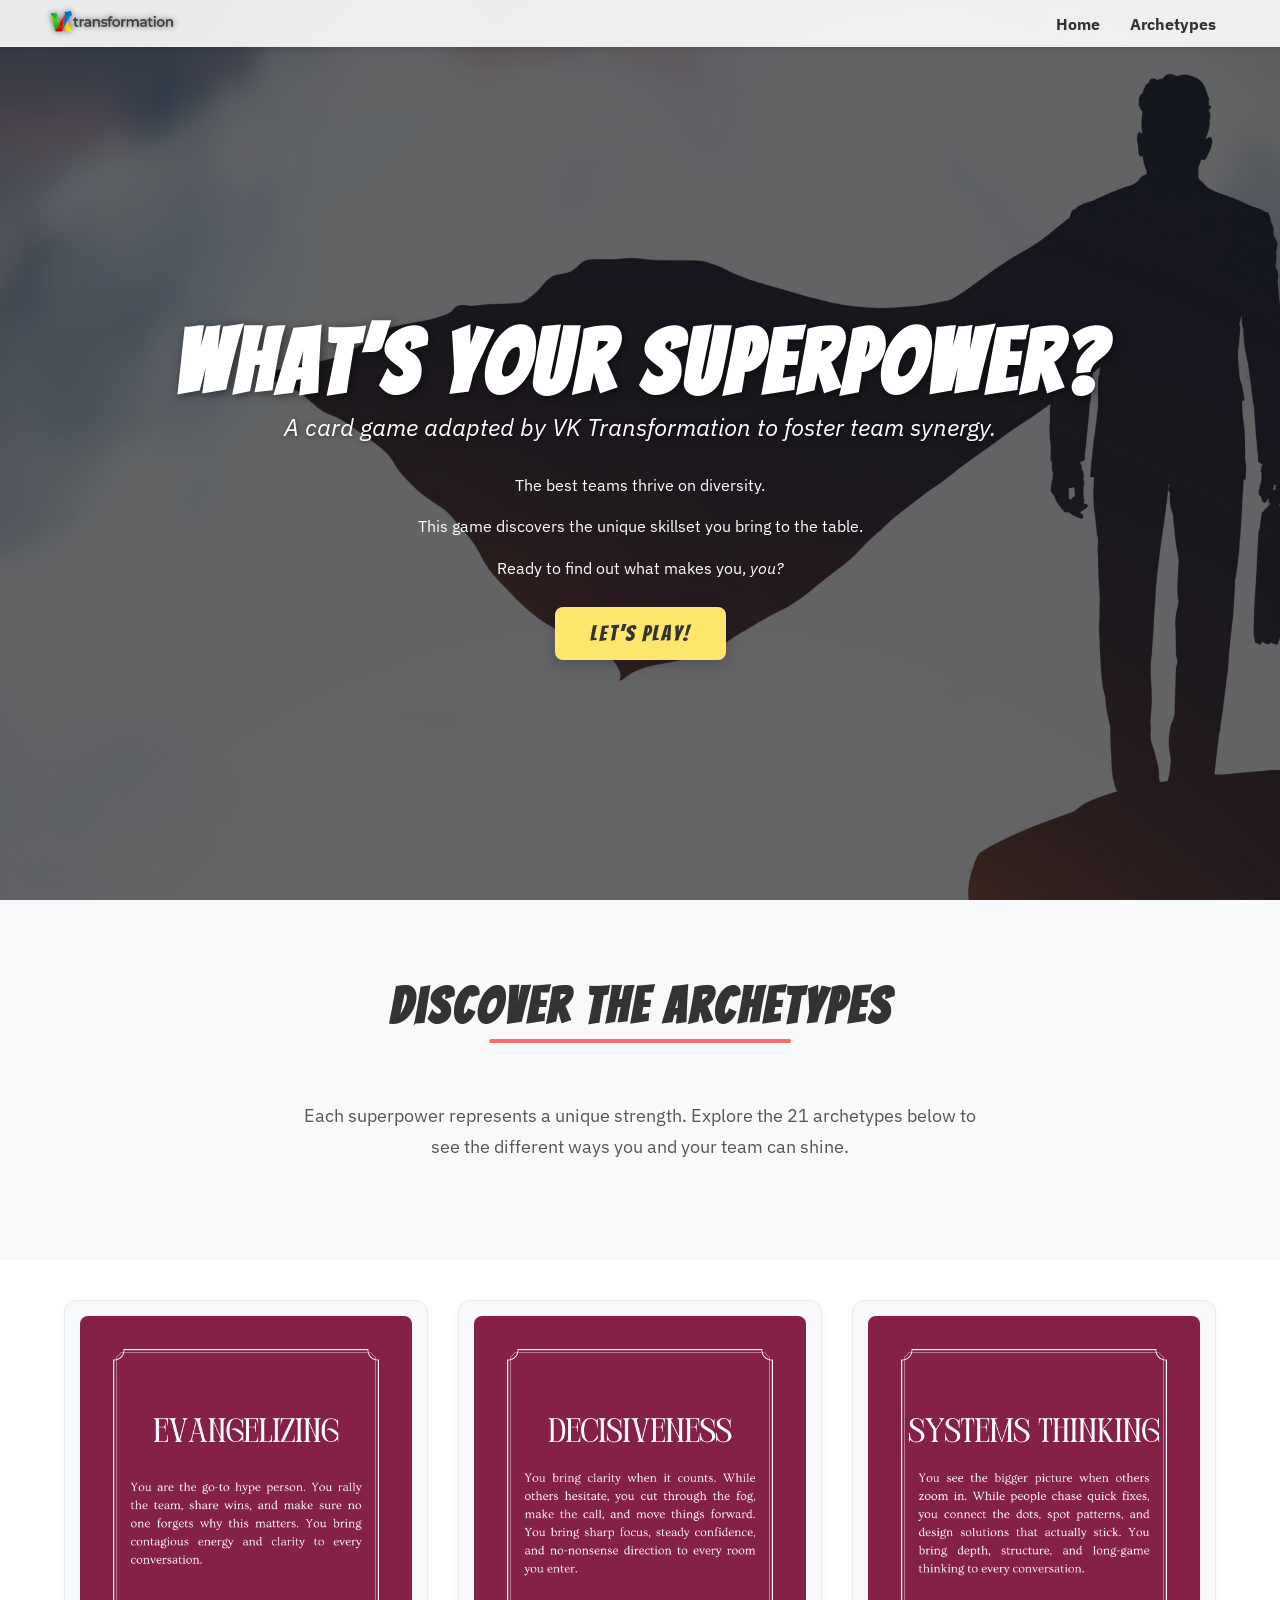
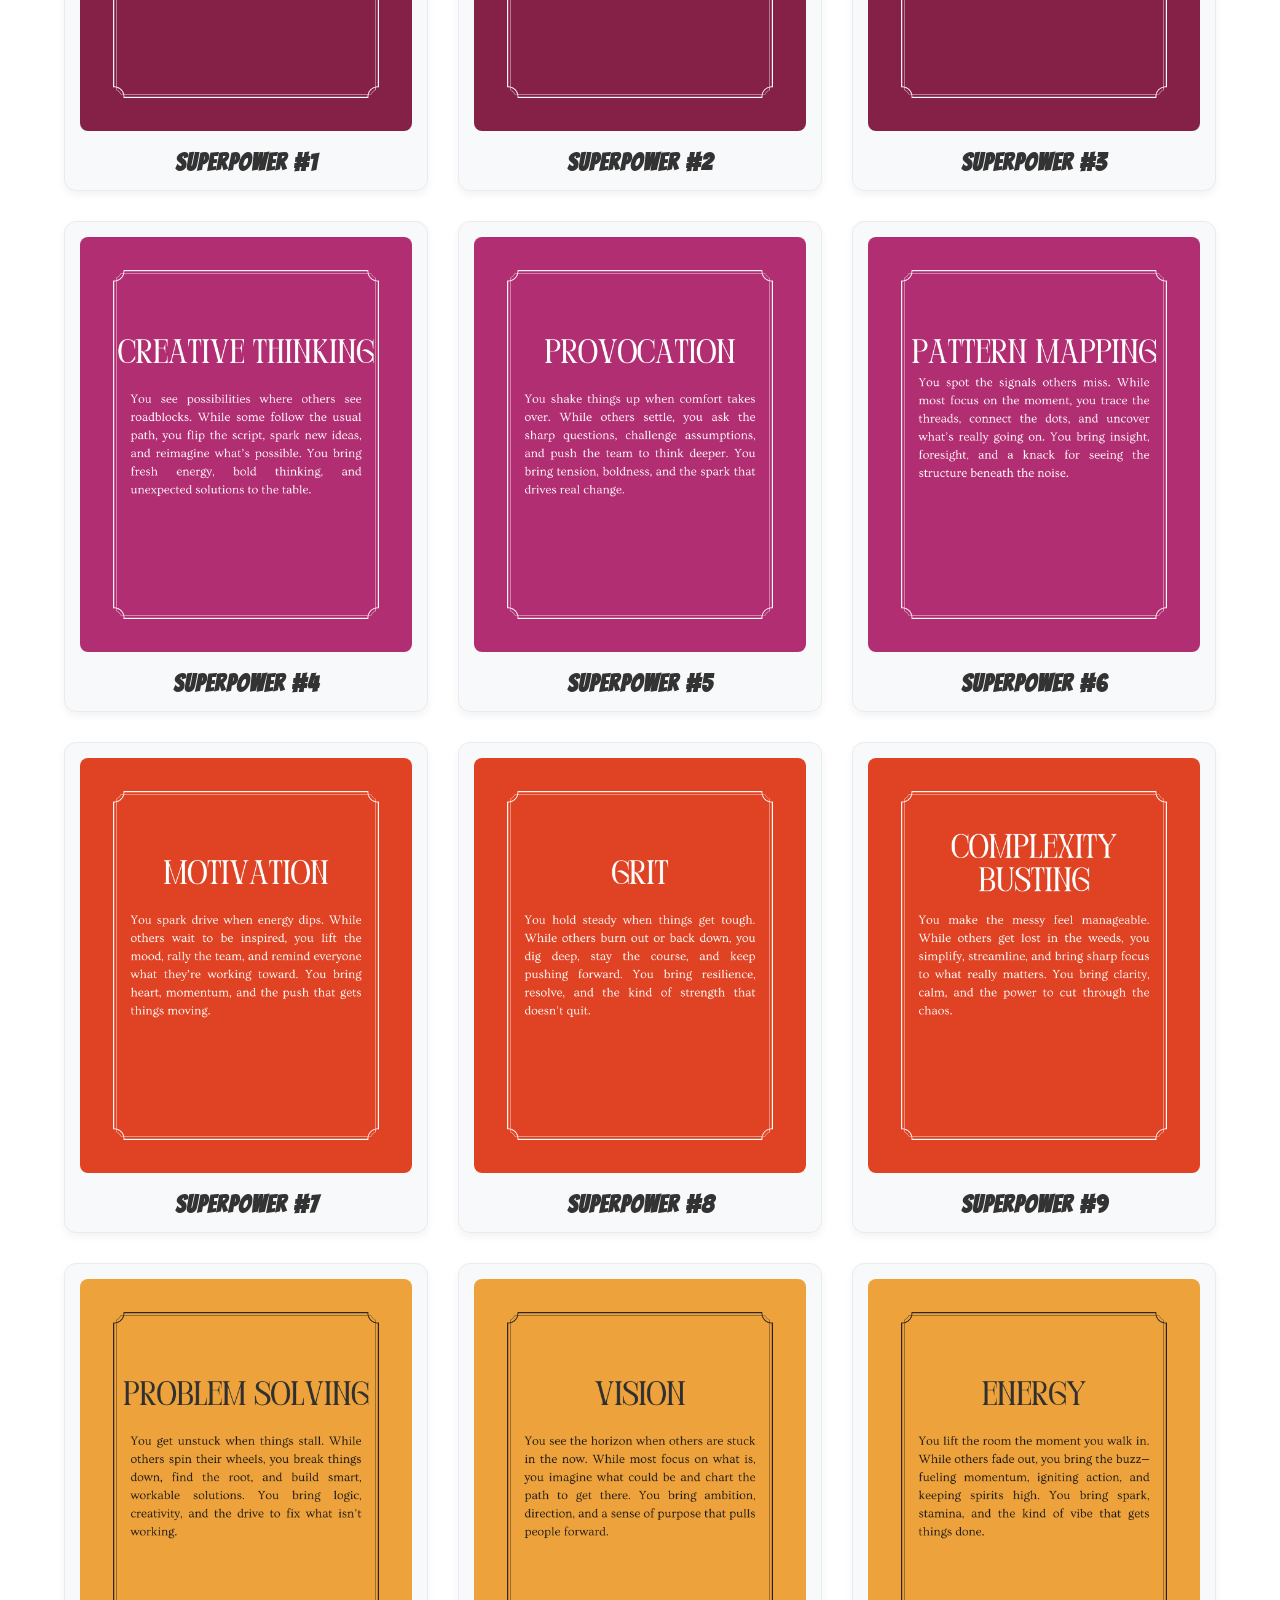
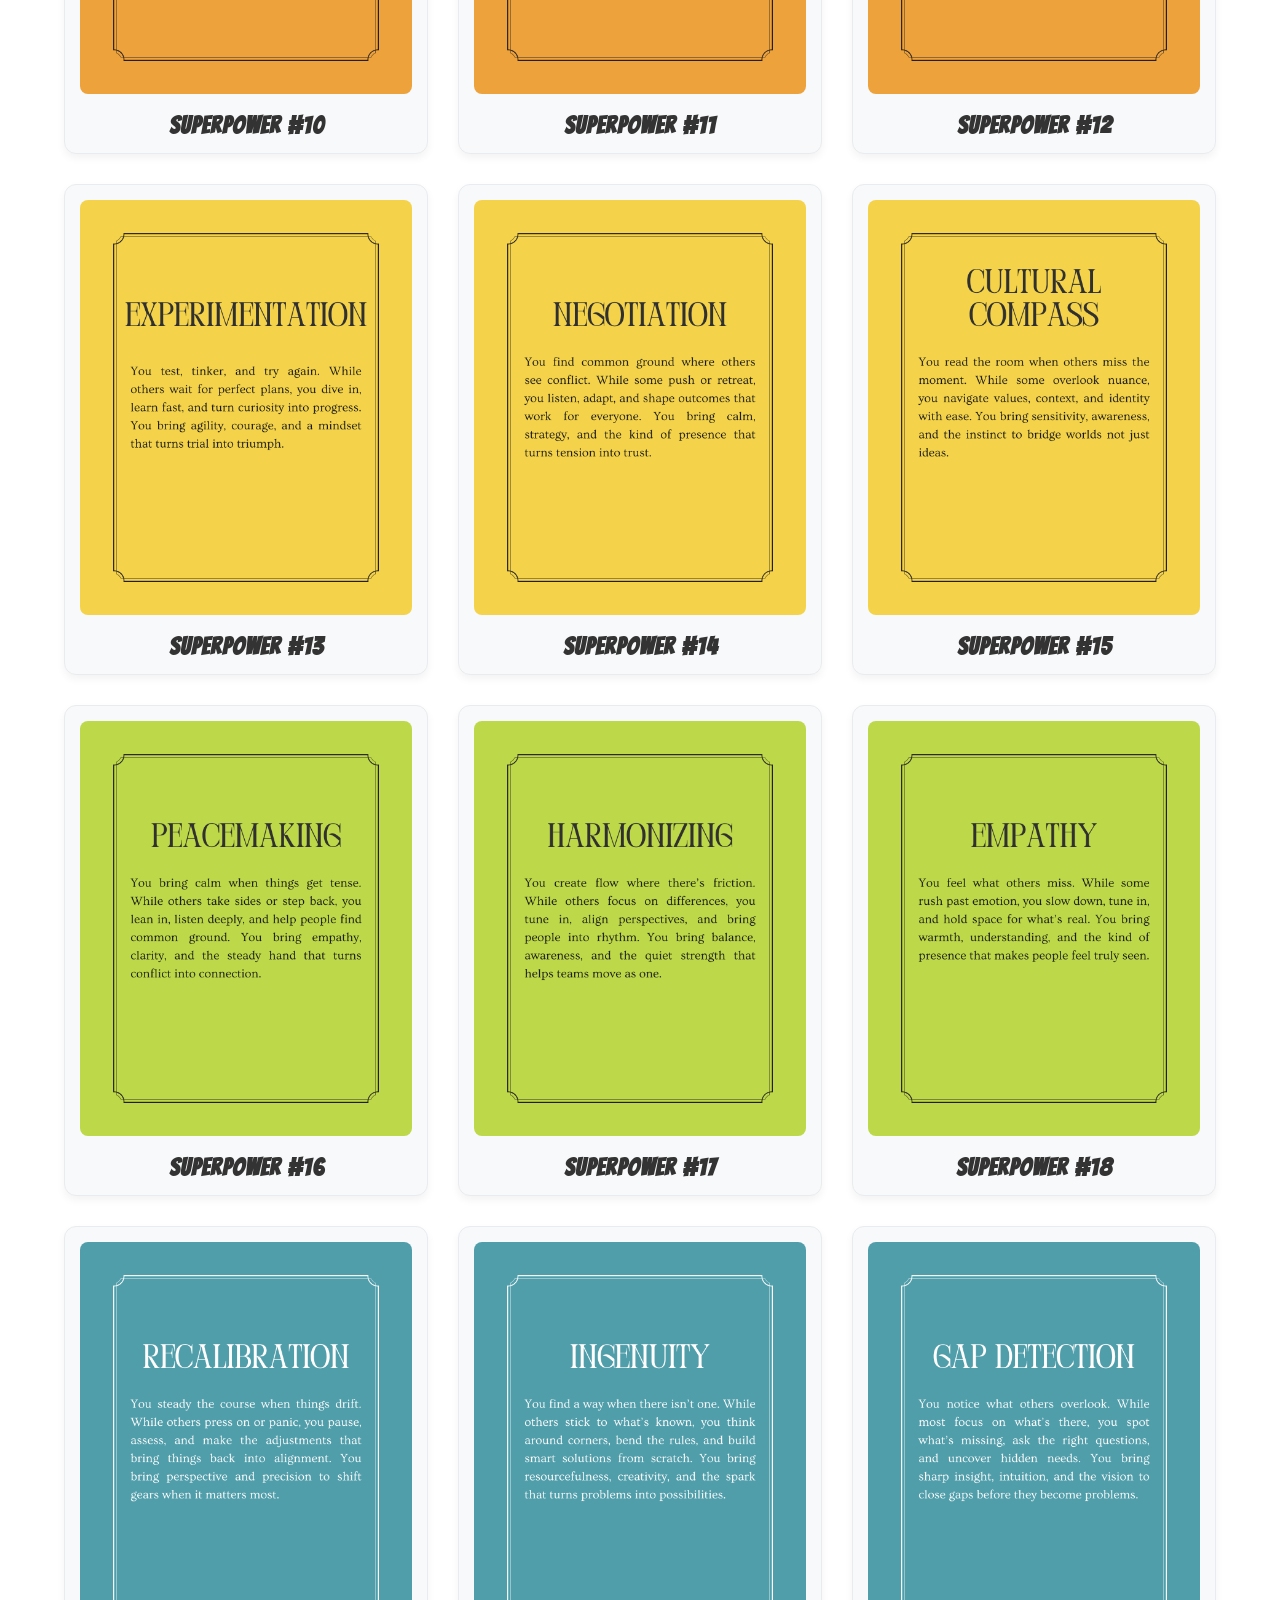
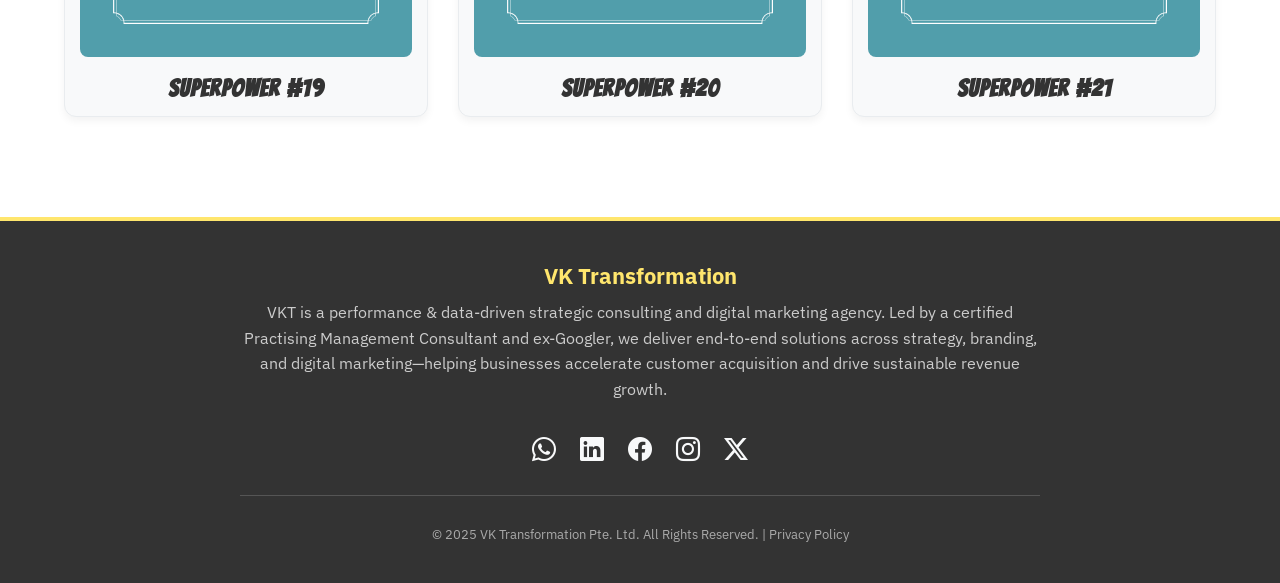
==== index.html @ 4ee3eae7 "Initial Commit" ====
<!DOCTYPE html>
<html lang="en">
<head>
    <meta charset="UTF-8" />
    <meta name="viewport" content="width=device-width, initial-scale=1.0"/>
    
    <title>What's Your Superpower? | VK Transformation</title>

    <meta name="description" content="Discover your unique professional superpower with this interactive card game from VK Transformation. A tool designed to foster team synergy and highlight individual strengths.">

    <link rel="apple-touch-icon" sizes="180x180" href="apple-touch-icon.png">
    <link rel="icon" type="image/png" sizes="32x32" href="favicon-32x32.png">
    <link rel="icon" type="image/png" sizes="16x16" href="favicon-16x16.png">
    <link rel="manifest" href="site.webmanifest">

    <meta property="og:title" content="What's Your Superpower? | VK Transformation">
    <meta property="og:description" content="An interactive card game to discover your unique professional strengths and foster team synergy.">
    <meta property="og:image" content="https://your-website-url.com/Images/Banner1.png">
    <meta property="og:url" content="https://your-website-url.com">
    <meta property="og:type" content="website">

    <meta name="twitter:card" content="summary_large_image">
    <meta name="twitter:title" content="What's Your Superpower? | VK Transformation">
    <meta name="twitter:description" content="An interactive card game to discover your unique professional strengths and foster team synergy.">
    <meta name="twitter:image" content="https://your-website-url.com/Images/Banner1.png">

    <link rel="preconnect" href="https://fonts.googleapis.com">
    <link rel="preconnect" href="https://fonts.gstatic.com" crossorigin>
    <link href="https://fonts.googleapis.com/css2?family=Bangers&family=IBM+Plex+Sans:ital,wght@0,100..700;1,100..700&display=swap" rel="stylesheet">

    <link rel="stylesheet" href="https://cdn.jsdelivr.net/npm/bootstrap-icons@1.11.3/font/bootstrap-icons.min.css">

    <link rel="stylesheet" href="styles.css" />
</head>
<body>
<div class="preloader">
    <img src="Images/New-updated-logo-VKT-black.avif" alt="VK Transformation Logo - Loading...">
</div>
<header class="main-header">
    <div class="header-container">
        <div class="logo">
            <img src="Images/New-updated-logo-VKT-black.avif" alt="VKT Logo">
        </div>
        <nav class="main-nav">
            <ul>
                <li><a href="index.html">Home</a></li>
                <li><a href="#archetypes">Archetypes</a></li>
            </ul>
        </nav>
    </div>
</header>

    <main class="hero-section">
        <div class="hero-content">
            <h1>What’s Your Superpower?</h1>
            <p class="subtitle">A card game adapted by VK Transformation to foster team synergy.</p>
            <div class="hero-text">
                <p>The best teams thrive on diversity.</p>
                <p>This game discovers the unique skillset you bring to the table.</p>
                <p>Ready to find out what makes you, <em>you?</em></p>
            </div>
            <a href="game.html" class="play-btn">Let’s Play!</a>
        </div>
    </main>
    
<section id="archetypes">
    <div class="section-intro">
        <h2>Discover the Archetypes</h2>
        <p>Each superpower represents a unique strength. Explore the 21 archetypes below to see the different ways you and your team can shine.</p>
    </div>
</section>
<div class="archetype-grid">
    <div class="archetype-card">
        <img src="cards/1(1).png" alt="Archetype 1">
        <h3>Superpower #1</h3>
    </div>
    <div class="archetype-card">
        <img src="cards/2(1).png" alt="Archetype 2">
        <h3>Superpower #2</h3>
    </div>
    <div class="archetype-card">
        <img src="cards/3(1).png" alt="Archetype 3">
        <h3>Superpower #3</h3>
    </div>
    <div class="archetype-card">
        <img src="cards/4(1).png" alt="Archetype 4">
        <h3>Superpower #4</h3>
    </div>
    <div class="archetype-card">
        <img src="cards/5(1).png" alt="Archetype 5">
        <h3>Superpower #5</h3>
    </div>
    <div class="archetype-card">
        <img src="cards/6(1).png" alt="Archetype 6">
        <h3>Superpower #6</h3>
    </div>
    <div class="archetype-card">
        <img src="cards/7(1).png" alt="Archetype 7">
        <h3>Superpower #7</h3>
    </div>
    <div class="archetype-card">
        <img src="cards/8(1).png" alt="Archetype 8">
        <h3>Superpower #8</h3>
    </div>
    <div class="archetype-card">
        <img src="cards/9(1).png" alt="Archetype 9">
        <h3>Superpower #9</h3>
    </div>
    <div class="archetype-card">
        <img src="cards/10(1).png" alt="Archetype 10">
        <h3>Superpower #10</h3>
    </div>
    <div class="archetype-card">
        <img src="cards/11(1).png" alt="Archetype 11">
        <h3>Superpower #11</h3>
    </div>
    <div class="archetype-card">
        <img src="cards/12(1).png" alt="Archetype 12">
        <h3>Superpower #12</h3>
    </div>
    <div class="archetype-card">
        <img src="cards/13(1).png" alt="Archetype 13">
        <h3>Superpower #13</h3>
    </div>
    <div class="archetype-card">
        <img src="cards/14(1).png" alt="Archetype 14">
        <h3>Superpower #14</h3>
    </div>
    <div class="archetype-card">
        <img src="cards/15(1).png" alt="Archetype 15">
        <h3>Superpower #15</h3>
    </div>
    <div class="archetype-card">
        <img src="cards/16(1).png" alt="Archetype 16">
        <h3>Superpower #16</h3>
    </div>
    <div class="archetype-card">
        <img src="cards/17(1).png" alt="Archetype 17">
        <h3>Superpower #17</h3>
    </div>
    <div class="archetype-card">
        <img src="cards/18(1).png" alt="Archetype 18">
        <h3>Superpower #18</h3>
    </div>
    <div class="archetype-card">
        <img src="cards/19(1).png" alt="Archetype 19">
        <h3>Superpower #19</h3>
    </div>
    <div class="archetype-card">
        <img src="cards/20(1).png" alt="Archetype 20">
        <h3>Superpower #20</h3>
    </div>
    <div class="archetype-card">
        <img src="cards/21(1).png" alt="Archetype 21">
        <h3>Superpower #21</h3>
    </div>
</div>

<a href="#" class="back-to-top-btn" aria-label="Back to top">
    <i class="bi bi-arrow-up"></i>
</a>
<footer class="main-footer">
    <div class="footer-content">
        <div class="company-info">
            <h3>VK Transformation</h3>
            <p>VKT is a performance & data-driven strategic consulting and digital marketing agency. Led by a certified Practising Management Consultant and ex-Googler, we deliver end-to-end solutions across strategy, branding, and digital marketing—helping businesses accelerate customer acquisition and drive sustainable revenue growth.</p>
        </div>
        <div class="social-icons">
            <a href="https://wa.me/6580429681" aria-label="WhatsApp"><i class="bi bi-whatsapp"></i></a>
            <a href="https://www.linkedin.com/company/vk-transformation-pte.-ltd./" aria-label="LinkedIn"><i class="bi bi-linkedin"></i></a>
            <a href="https://www.facebook.com/VKTransformation/" aria-label="Facebook"><i class="bi bi-facebook"></i></a>
            <a href="https://www.instagram.com/vktransformation/" aria-label="Instagram"><i class="bi bi-instagram"></i></a>
            <a href="https://x.com/vk_transform" aria-label="X (formerly Twitter)"><i class="bi bi-twitter-x"></i></a>
        </div>
        
        <hr class="footer-divider">
        
        <p class="footer-copyright">
            &copy; 2025 VK Transformation Pte. Ltd. All Rights Reserved. | <a href="https://www.vktransformation.com/privacy-policy" target="_blank" rel="noopener noreferrer">Privacy Policy</a>
        </p>
    </div>
</footer>
<div class="modal" id="archetypeModal">
    <div class="modal-overlay"></div>
    <div class="modal-content">
        <button class="modal-close" aria-label="Close modal">&times;</button>
        <img src="" alt="Archetype Card" id="modalImage">
        <h2 id="modalTitle"></h2>
        <p id="modalDescription">
            This is a placeholder for a more detailed description of the superpower. You can write a few sentences here for each archetype, explaining what it means, its strengths, and how it contributes to a team.
        </p>
    </div>
</div>
<script src="main.js" defer></script>
</body>
</html>
---- styles.css ----
/* ==========================================================================
   1. GLOBAL STYLES & CSS VARIABLES
   ========================================================================== */

/* NEW: Defining all theme colors and fonts as variables */
:root {
  --font-primary: 'IBM Plex Sans', sans-serif;
  --font-headline: 'Bangers', cursive;
  
  --color-light-bg: #f9f9f9;
  --color-light-card: #f8f9fa;
  --color-light-border: #e9ecef;

  --color-dark-bg: #333;
  --color-dark-text: #f8f9fa;
  --color-dark-subtle: #555;
  --color-dark-muted: #aaa;

  --color-text-body: #333;
  --color-text-muted: #555;
  
  --color-accent-primary: #ff6b6b;
  --color-accent-secondary: #ffe66d;
}

html {
  scroll-behavior: smooth;
}

body {
  font-family: var(--font-primary);
  font-size: 16px;
  color: var(--color-text-body);
  background-color: #ffffff;
  margin: 0;
  padding: 0;
}

/* ==========================================================================
   2. INDEX PAGE STYLES
   ========================================================================== */

/* --- Header --- */
.main-header {
  position: fixed;
  top: 0;
  left: 0;
  width: 100%;
  padding: 10px 0; 
  background-color: rgba(255, 255, 255, 0.9);
  backdrop-filter: blur(10px);
  box-shadow: 0 2px 5px rgba(0, 0, 0, 0.1);
  z-index: 1000;
}

.header-container {
  width: 90%;
  max-width: 1200px;
  margin: 0 auto;
  display: flex;
  justify-content: space-between;
  align-items: center;
}

.logo img {
  width: 130px; 
  height: auto;
  margin-left: -15px; 
  filter: drop-shadow(0px 0px 3px rgba(0, 0, 0, 0.6));
}

.main-nav ul {
  list-style: none;
  margin: 0;
  padding: 0;
  display: flex;
  gap: 30px;
}

.main-nav a {
  text-decoration: none;
  color: var(--color-text-body);
  font-weight: bold;
  font-size: 16px;
  position: relative;
  padding-bottom: 5px;
}

.main-nav a::after {
  content: '';
  position: absolute;
  bottom: 0;
  left: 0;
  width: 0;
  height: 2px;
  background-color: var(--color-accent-primary);
  transition: width 0.3s ease;
}

.main-nav a:hover::after {
  width: 100%;
}

/* --- Hero Section --- */
.hero-section {
  display: flex;
  justify-content: center;
  align-items: center;
  text-align: center;
  min-height: 100vh;
  padding: 0 20px;
  background-image: linear-gradient(rgba(0, 0, 0, 0.6), rgba(0, 0, 0, 0.6)), url('Images/Banner1.png');
  background-size: cover;
  background-position: center;
  color: white;
}

.hero-content h1 {
  font-family: var(--font-headline);
  font-size: clamp(36px, 8vw, 90px);
  letter-spacing: 4px;
  text-shadow: 2px 2px 10px rgba(0, 0, 0, 0.5);
  margin-bottom: 0;
}

.hero-content .subtitle {
  font-size: 1.5rem;
  font-style: italic;
  margin-top: 0;
  margin-bottom: 30px;
  text-shadow: 1px 1px 5px rgba(0, 0, 0, 0.5);
}

.hero-text {
  max-width: 600px;
  margin: 0 auto 40px;
  line-height: 1.6;
}

.play-btn {
  font-family: var(--font-headline);
  text-decoration: none;
  font-size: 22px;
  letter-spacing: 2px;
  color: var(--color-text-body);
  background-color: var(--color-accent-secondary);
  border: none;
  border-radius: 8px;
  padding: 15px 35px;
  cursor: pointer;
  transition: all 0.3s ease;
  box-shadow: 0 4px 15px rgba(0,0,0,0.2);
}

.play-btn:hover {
  background-color: #ffdd44; /* Can be a variable too, or a slightly different shade */
  transform: translateY(-3px);
  box-shadow: 0 6px 20px rgba(0,0,0,0.3);
}

body.fade-out {
  opacity: 0;
  transition: opacity 0.5s ease;
}

/* --- Archetype Section --- */
#archetypes {
  background-color: var(--color-light-card);
  padding: 80px 20px;
  text-align: center;
}

.section-intro {
  max-width: 700px;
  margin: 0 auto;
}

#archetypes h2 {
  font-family: var(--font-headline);
  font-size: 50px;
  letter-spacing: 3px;
  color: var(--color-text-body);
  margin-top: 0;
  margin-bottom: 40px;
  position: relative;
  display: inline-block;
  padding-bottom: 10px;
}

#archetypes h2::after {
  content: '';
  position: absolute;
  bottom: 0;
  left: 50%;
  transform: translateX(-50%);
  width: 60%;
  height: 4px;
  background-color: var(--color-accent-primary);
  border-radius: 2px;
}

#archetypes p {
  font-size: 18px;
  line-height: 1.7;
  color: var(--color-text-muted);
}

.archetype-grid {
  display: grid;
  grid-template-columns: repeat(auto-fit, minmax(280px, 1fr));
  gap: 30px;
  width: 90%;
  max-width: 1200px;
  margin: 40px auto 100px;
}

.archetype-card {
  background-color: var(--color-light-card);
  border: 1px solid var(--color-light-border);
  border-radius: 12px;
  padding: 15px;
  text-align: center;
  box-shadow: 0 4px 8px rgba(0, 0, 0, 0.05);
  transition: transform 0.3s ease, box-shadow 0.3s ease;
}

.archetype-card:hover {
  transform: translateY(-5px);
  box-shadow: 0 6px 15px rgba(0, 0, 0, 0.1);
}

.archetype-card img {
  width: 100%;
  height: auto;
  border-radius: 8px;
  margin-bottom: 15px;
}

.archetype-card h3 {
  font-family: var(--font-headline);
  font-size: 24px;
  letter-spacing: 1px;
  color: var(--color-text-body);
  margin: 0;
}

/* --- Footer --- */
.main-footer {
  background-color: var(--color-dark-bg);
  color: var(--color-dark-text);
  padding: 40px 20px;
  border-top: 4px solid var(--color-accent-secondary);
  text-align: center;
}

.footer-content {
  width: 90%;
  max-width: 800px;
  margin: 0 auto;
}

.company-info {
  margin-bottom: 30px;
}

.company-info h3 {
  font-size: 22px;
  margin-top: 0;
  margin-bottom: 10px;
  color: var(--color-accent-secondary);
}

.company-info p {
  line-height: 1.6;
  color: #ccc;
  margin: 0;
}

.social-icons a {
  color: var(--color-dark-text);
  font-size: 24px;
  margin: 0 10px;
  transition: color 0.3s ease, transform 0.3s ease;
  display: inline-block;
}

.social-icons a:hover {
  color: var(--color-accent-secondary);
  transform: scale(1.1);
}

.footer-divider {
  border: 0;
  height: 1px;
  background-color: var(--color-dark-subtle);
  margin: 30px 0;
}

.footer-copyright {
  font-size: 13px;
  color: var(--color-dark-muted);
  margin: 0;
}

.footer-copyright a {
  color: var(--color-dark-muted);
  text-decoration: none;
  transition: color 0.3s ease;
}

.footer-copyright a:hover {
  color: #fff;
  text-decoration: underline;
}


/* ==========================================================================
   3. GAME PAGE STYLES (Polished White Theme)
   ========================================================================== */

body.game-page {
  font-family: var(--font-headline);
  font-size: 25px;
  color: var(--color-text-body);
  background-color: var(--color-light-bg);
  position: relative;
}

body.game-page::before {
  content: '';
  position: fixed;
  top: 0;
  left: 0;
  width: 100%;
  height: 100%;
  box-shadow: inset 0 0 100px rgba(0,0,0,0.07);
  z-index: 1;
  pointer-events: none;
}

.game-page .background-shapes { position: fixed; top: 0; left: 0; width: 100%; height: 100%; z-index: -1; overflow: hidden; }
.game-page .blob { position: absolute; width: 350px; height: 350px; border-radius: 50%; opacity: 0.20; filter: blur(60px); animation: floaty 15s ease-in-out infinite; }
.game-page .blob1 { background: #ff6b6b; top: 10%; left: 5%; animation-delay: 0s; }
.game-page .blob2 { background: #6bc6ff; top: 60%; left: 80%; animation-delay: 2s; }
.game-page .blob3 { background: #ffe66d; top: 30%; left: 50%; animation-delay: 4s; }
.game-page .blob4 { background: #a066ff; top: 80%; left: 20%; animation-delay: 6s; }
@keyframes floaty { 0%, 100% { transform: translateY(0px) scale(1); } 50% { transform: translateY(-40px) scale(1.2); } }

.game-page .exit-btn {
  position: fixed;
  top: 20px;
  right: 25px;
  font-size: 30px;
  font-family: var(--font-primary);
  color: #888;
  text-decoration: none;
  background-color: rgba(0, 0, 0, 0.05);
  width: 40px;
  height: 40px;
  line-height: 40px;
  text-align: center;
  border-radius: 50%;
  transition: all 0.3s ease;
  z-index: 10;
}
.game-page .exit-btn:hover {
  background-color: rgba(0, 0, 0, 0.1);
  color: #000;
  transform: scale(1.1);
}

.game-page .progress-container {
  width: 80%;
  max-width: 500px;
  height: 10px;
  background-color: rgba(0, 0, 0, 0.1);
  border-radius: 5px;
  margin: 30px auto 10px;
  overflow: hidden;
  position: relative;
  z-index: 2;
}
.game-page .progress-bar {
  width: 0%;
  height: 100%;
  background-color: var(--color-accent-primary);
  border-radius: 5px;
  transition: width 0.5s ease-in-out;
}

.game-page .game-instructions, .game-page .reveal-message {
  font-size: 30px;
  margin: 20px auto;
  letter-spacing: 2px;
  line-height: 1.5;
  max-width: 600px;
  position: relative;
  z-index: 2;
}

.game-page .reveal-message {
  font-weight: bold;
  text-align: center;
}

.game-page .card-container {
  display: flex;
  justify-content: center;
  align-items: center;
  gap: 40px;
  margin-top: 15px;
  flex-wrap: wrap;
  perspective: 1000px;
  position: relative;
  z-index: 2;
}
.game-page .card {
  width: 400px;
  height: auto;
  border-radius: 12px;
  cursor: pointer;
  background-color: white;
  box-shadow: 0 5px 15px rgba(0,0,0,0.08);
  border: 1px solid #eee;
  transition: all 0.3s ease;
}
.game-page .card:hover {
  transform: translateY(-5px) scale(1.03);
  box-shadow: 0 8px 25px rgba(0,0,0,0.12);
}

.game-page .final-card {
  transform: scale(1.0);
  box-shadow: none;
  transition: transform 0.3s ease, box-shadow 0.3s ease;
}

.game-page .final-card:hover {
  transform: scale(1.1);
  box-shadow: 0 0 40px var(--color-accent-primary), 0 0 20px var(--color-accent-primary);
}

.game-page .card-chosen { animation: scaleUp 0.5s forwards; }
.game-page .card-discarded { animation: fadeOut 0.5s forwards; }
.game-page .card-fade-in { animation: fadeIn 0.4s forwards; }
@keyframes scaleUp { to { transform: scale(1.1); } }
@keyframes fadeOut { to { opacity: 0; transform: scale(0.9); } }
@keyframes fadeIn { from { opacity: 0; transform: scale(0.9); } to { opacity: 1; transform: scale(1); } }

.game-page .end-game-buttons {
  display: flex;
  justify-content: center;
  gap: 20px;
  margin-top: 24px;
  position: relative;
  z-index: 2;
}
.game-page .play-again-btn {
  font-family: var(--font-headline);
  text-decoration: none;
  font-size: 18px;
  letter-spacing: 2px;
  color: var(--color-dark-text);
  background-color: var(--color-dark-bg);
  border: none;
  border-radius: 8px;
  padding: 12px 24px;
  cursor: pointer;
  display: inline-block;
  transition: all 0.3s ease;
}
.game-page .play-again-btn:hover {
  background-color: #000;
  transform: translateY(-2px);
  box-shadow: 0 4px 8px rgba(0,0,0,0.2);
}

@media (max-width: 800px) {
  .game-page .card { width: 90%; }
  .game-page .card-container { flex-direction: column; gap: 20px; }
}
/* ==========================================================================
   4. MODAL STYLES (for Archetype Pop-up)
   ========================================================================== */

/* The main modal container. Hidden by default. */
.modal {
  position: fixed;
  top: 0;
  left: 0;
  width: 100%;
  height: 100%;
  z-index: 2000;
  display: flex;
  justify-content: center;
  align-items: center;
  /* Start hidden and prepare for fade-in animation */
  visibility: hidden;
  opacity: 0;
  transition: visibility 0s 0.3s, opacity 0.3s ease;
}

/* The semi-transparent background overlay */
.modal-overlay {
  position: absolute;
  top: 0;
  left: 0;
  width: 100%;
  height: 100%;
  background-color: rgba(0, 0, 0, 0.7);
  cursor: pointer;
}

/* The white content box */
.modal-content {
  position: relative;
  background-color: white;
  padding: 40px;
  border-radius: 12px;
  max-width: 600px;
  width: 90%;
  box-shadow: 0 10px 30px rgba(0, 0, 0, 0.2);
  /* Pop-in animation */
  transform: scale(0.95);
  transition: transform 0.3s ease;
}

/* --- Styles for when the modal is active --- */

/* This class will be added by JavaScript to show the modal */
.modal.is-visible {
  visibility: visible;
  opacity: 1;
  transition: opacity 0.3s ease;
}

.modal.is-visible .modal-content {
  transform: scale(1);
}

/* --- Styles for the content inside the modal --- */

.modal-close {
  position: absolute;
  top: 15px;
  right: 15px;
  background: none;
  border: none;
  font-size: 28px;
  font-family: var(--font-primary);
  color: #aaa;
  cursor: pointer;
  padding: 0;
  line-height: 1;
  transition: color 0.3s ease;
}

.modal-close:hover {
  color: #333;
}

#modalImage {
  width: 100%;
  max-width: 400px;
  height: auto;
  display: block;
  margin: 0 auto 20px;
  border-radius: 12px;
}

#modalTitle {
  font-family: var(--font-headline);
  font-size: 36px;
  letter-spacing: 2px;
  color: var(--color-text-body);
  margin-top: 0;
  margin-bottom: 15px;
  text-align: center;
}

#modalDescription {
  font-family: var(--font-primary);
  font-size: 16px;
  line-height: 1.6;
  color: var(--color-text-muted);
  text-align: center;
}
/* ==========================================================================
   5. PRELOADER STYLES
   ========================================================================== */

.preloader {
  position: fixed;
  top: 0;
  left: 0;
  width: 100%;
  height: 100%;
  background-color: var(--color-light-bg);
  z-index: 9999;
  display: grid;
  place-items: center;
  transition: opacity 0.5s ease, visibility 0s 0.5s;
}

.preloader img {
  width: 150px;
  animation: pulse 1.5s ease-in-out infinite;
}

/* The animation for the logo */
@keyframes pulse {
  0% {
    transform: scale(1);
    opacity: 1;
  }
  50% {
    transform: scale(1.1);
    opacity: 0.7;
  }
  100% {
    transform: scale(1);
    opacity: 1;
  }
}

/* This class will be added by JavaScript to hide the preloader */
.preloader.is-hidden {
  opacity: 0;
  visibility: hidden;
}
/* ==========================================================================
   6. BACK TO TOP BUTTON STYLES
   ========================================================================== */

.back-to-top-btn {
  position: fixed;
  bottom: 30px;
  right: 30px;
  background-color: var(--color-dark-bg);
  color: var(--color-dark-text);
  width: 50px;
  height: 50px;
  border-radius: 50%;
  display: flex;
  justify-content: center;
  align-items: center;
  font-size: 24px;
  text-decoration: none;
  box-shadow: 0 4px 10px rgba(0,0,0,0.2);
  z-index: 1000;
  /* Start hidden */
  opacity: 0;
  visibility: hidden;
  transform: translateY(20px);
  transition: opacity 0.3s ease, visibility 0.3s ease, transform 0.3s ease;
}

/* This class will be added by JavaScript to show the button */
.back-to-top-btn.is-visible {
  opacity: 1;
  visibility: visible;
  transform: translateY(0);
}

.back-to-top-btn:hover {
  background-color: #000;
  color: var(--color-accent-secondary);
}
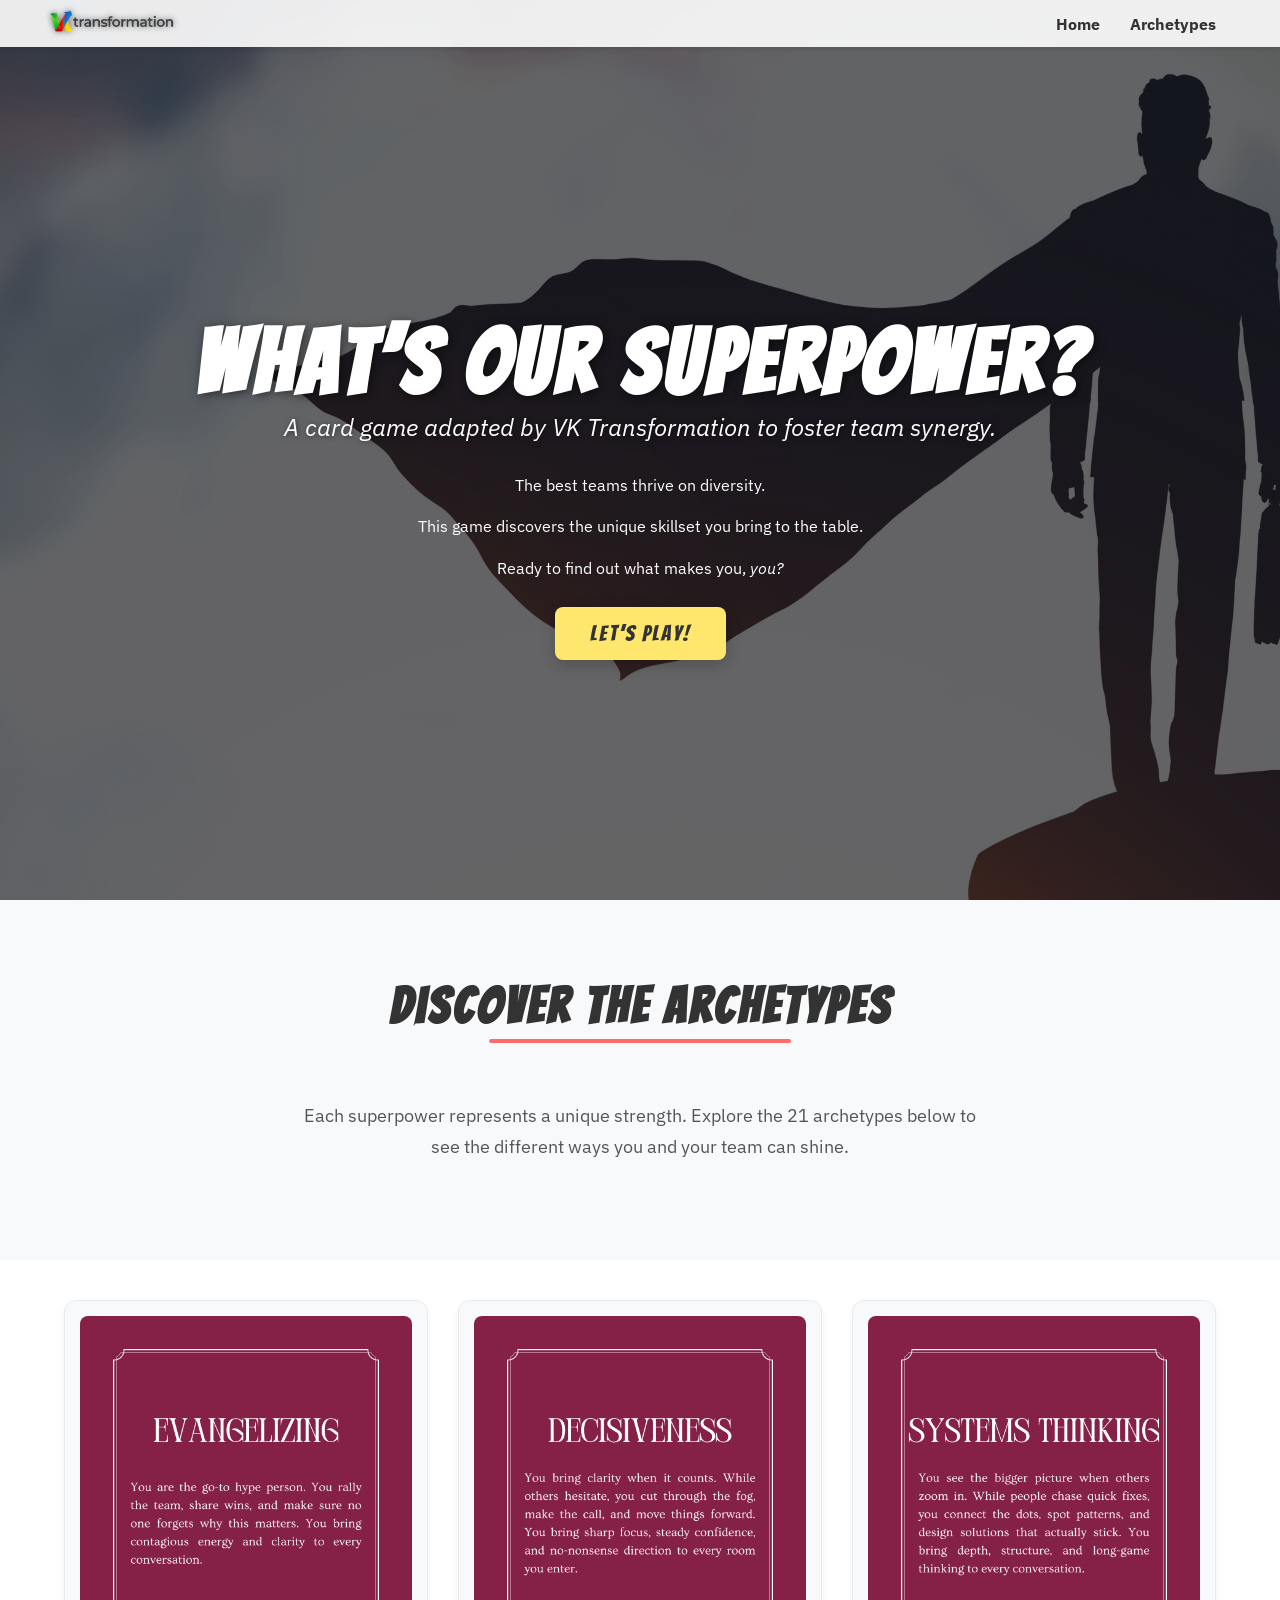
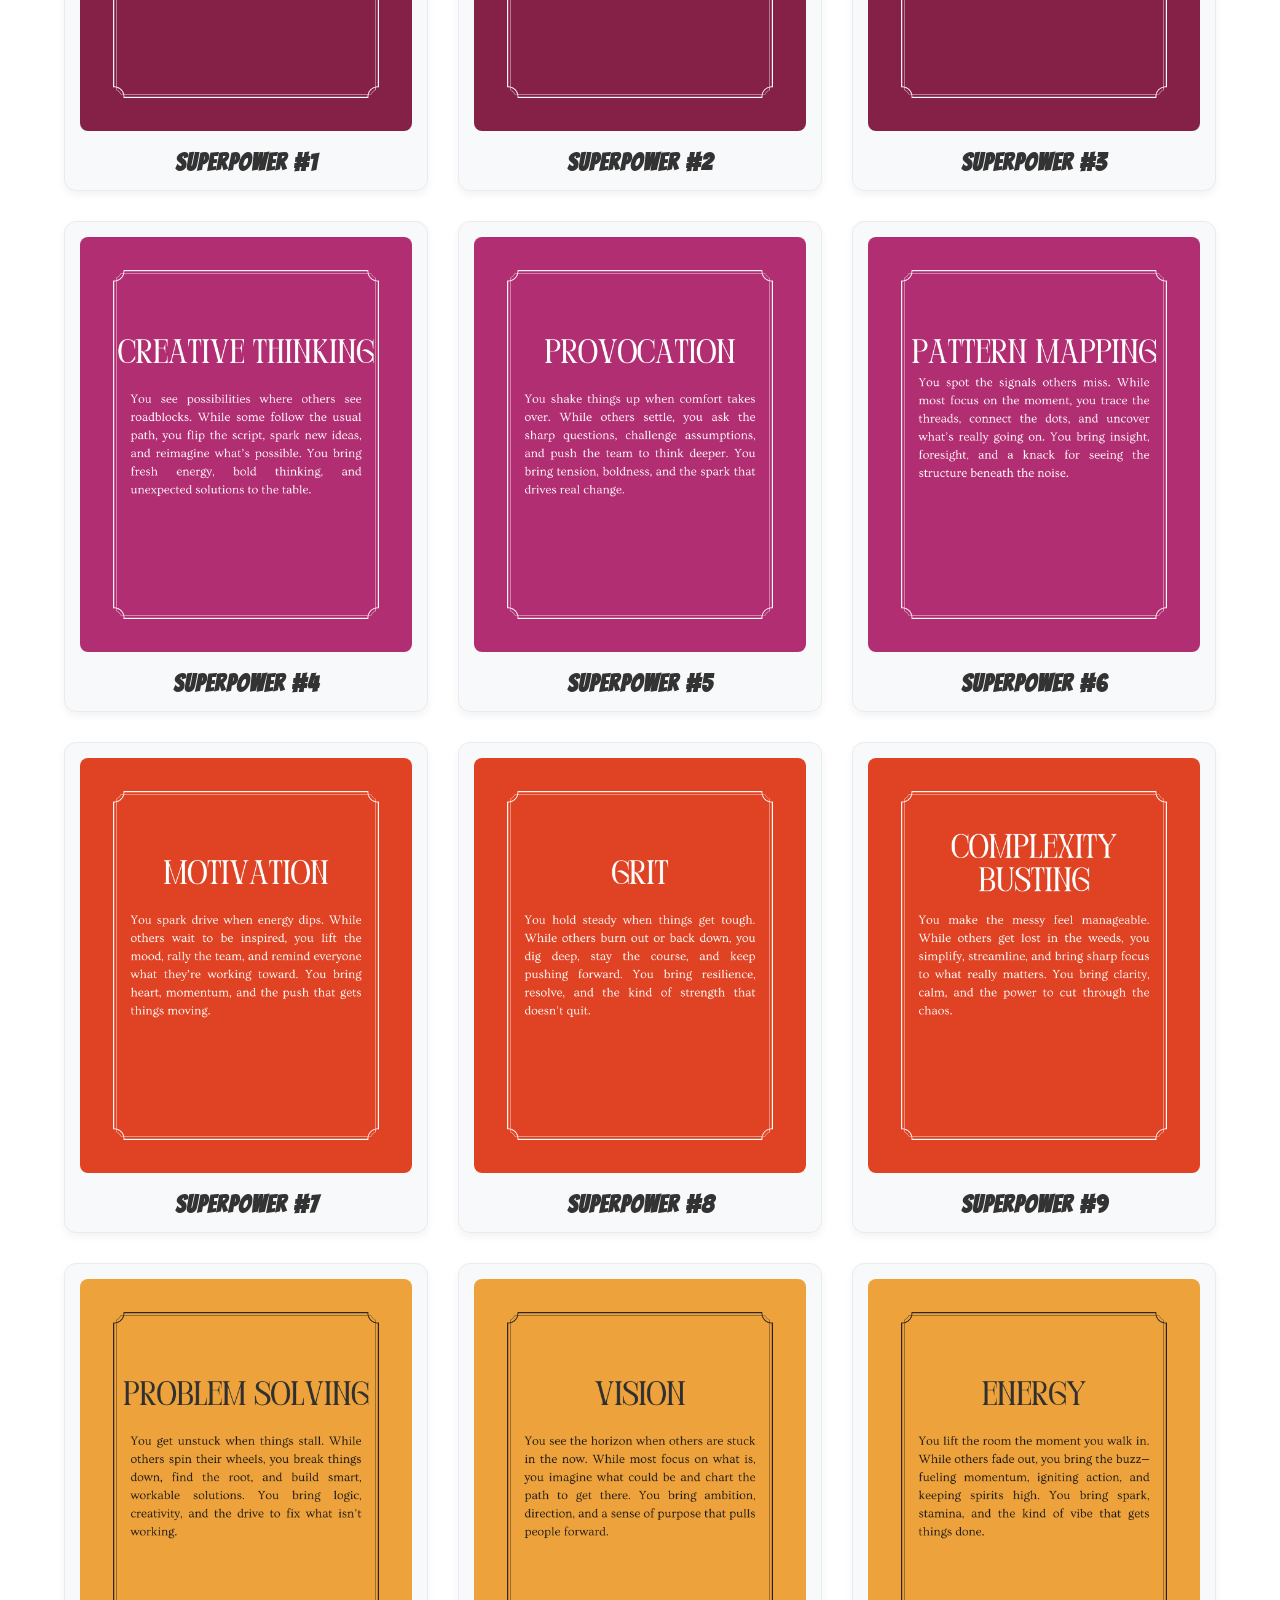
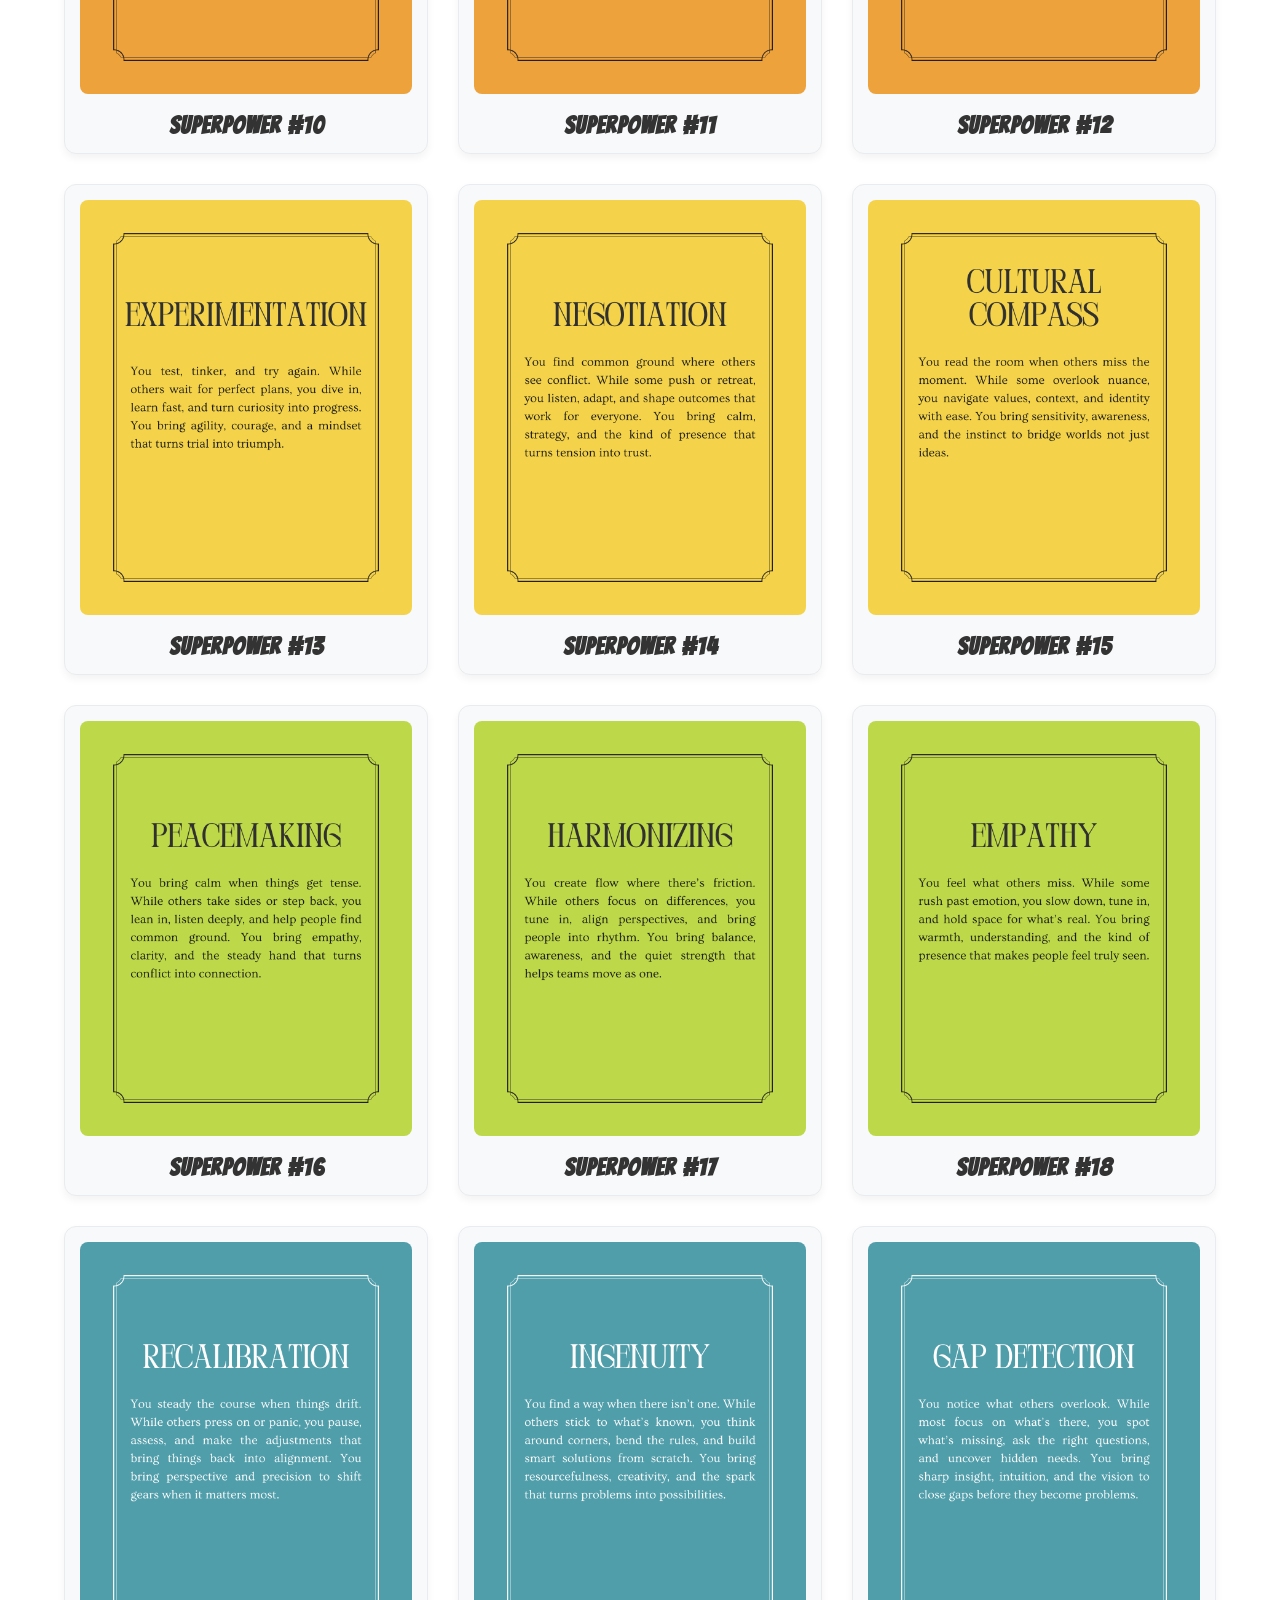
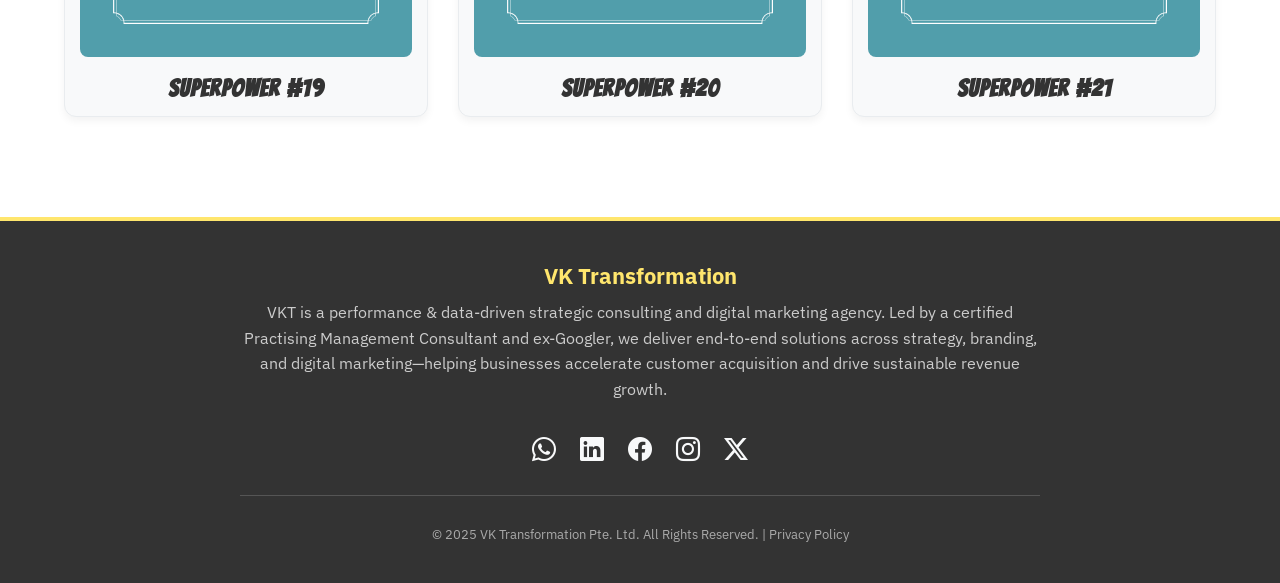
==== commit 264cb0cd: "Update index.html" ====
--- a/index.html
+++ b/index.html
@@ -52,7 +52,7 @@
 
     <main class="hero-section">
         <div class="hero-content">
-            <h1>What’s Your Superpower?</h1>
+            <h1>What’s our Superpower?</h1>
             <p class="subtitle">A card game adapted by VK Transformation to foster team synergy.</p>
             <div class="hero-text">
                 <p>The best teams thrive on diversity.</p>
@@ -193,4 +193,4 @@
 </div>
 <script src="main.js" defer></script>
 </body>
-</html>+</html>
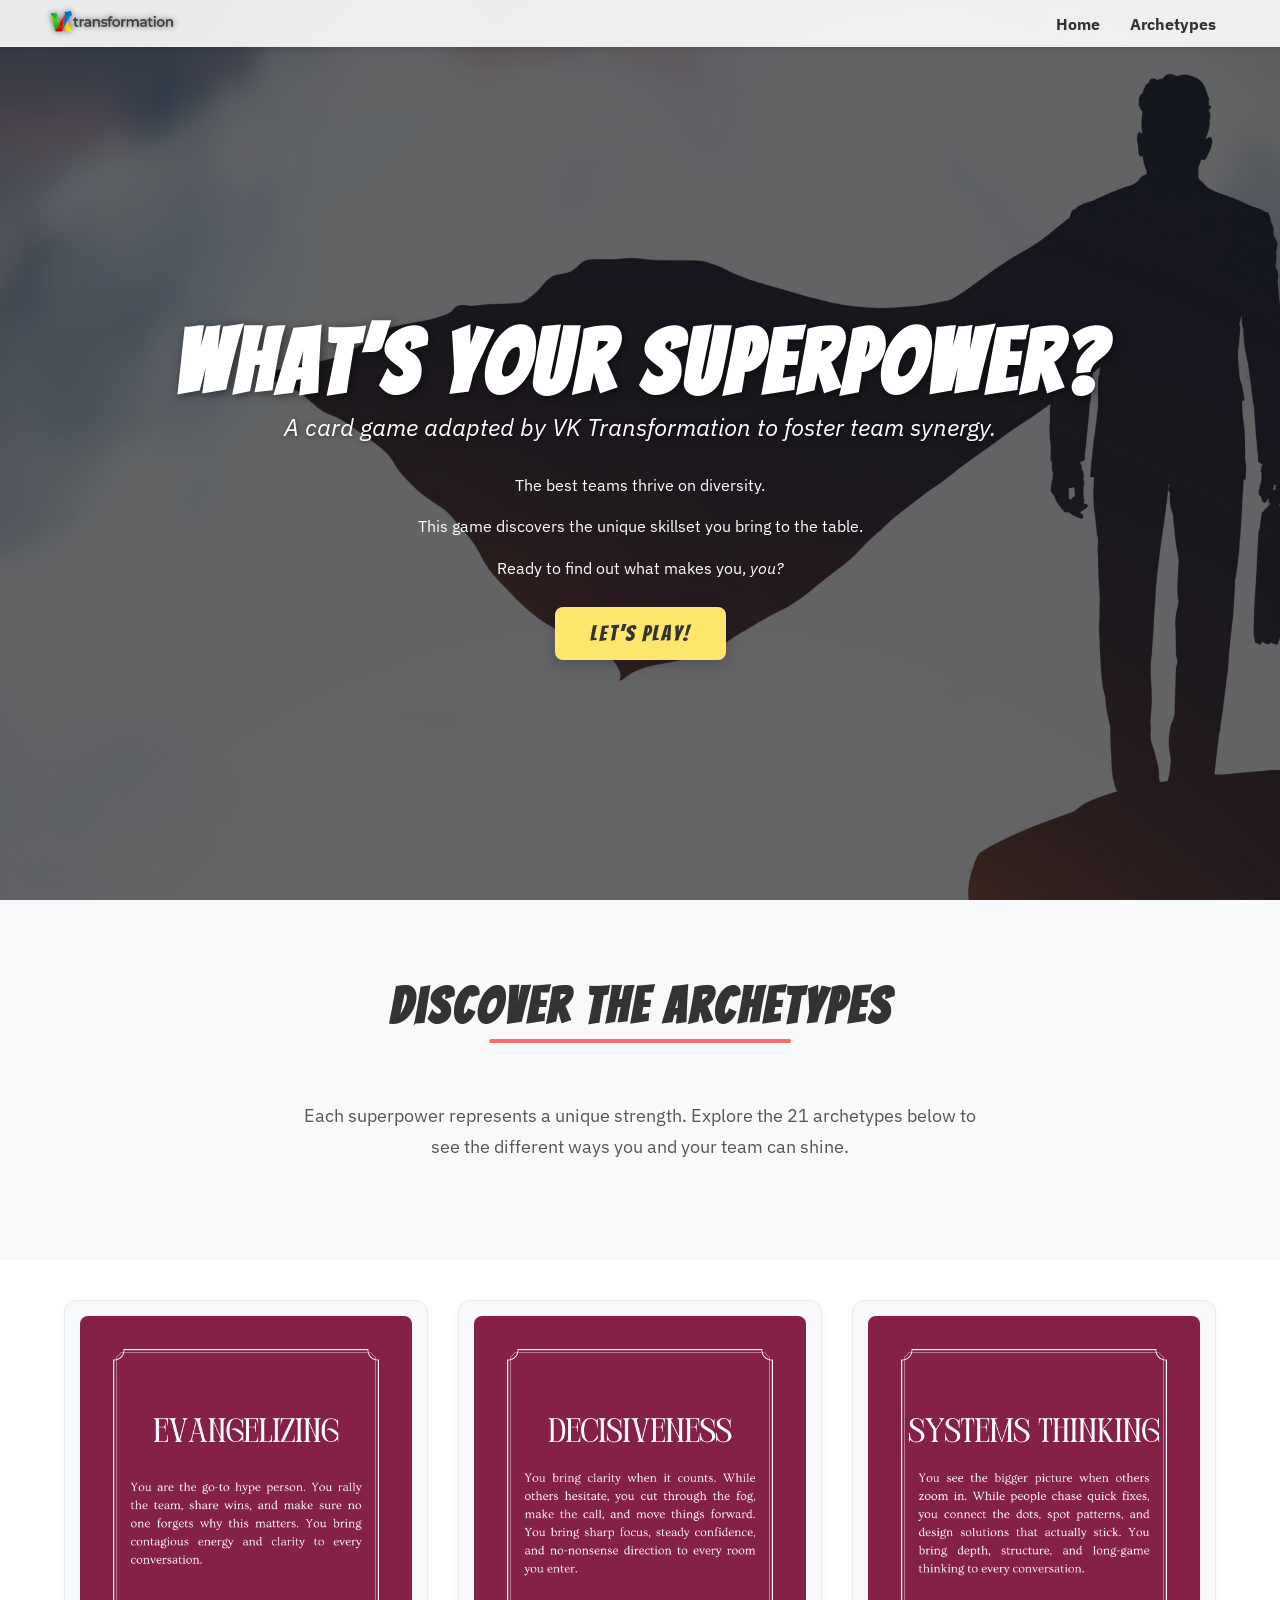
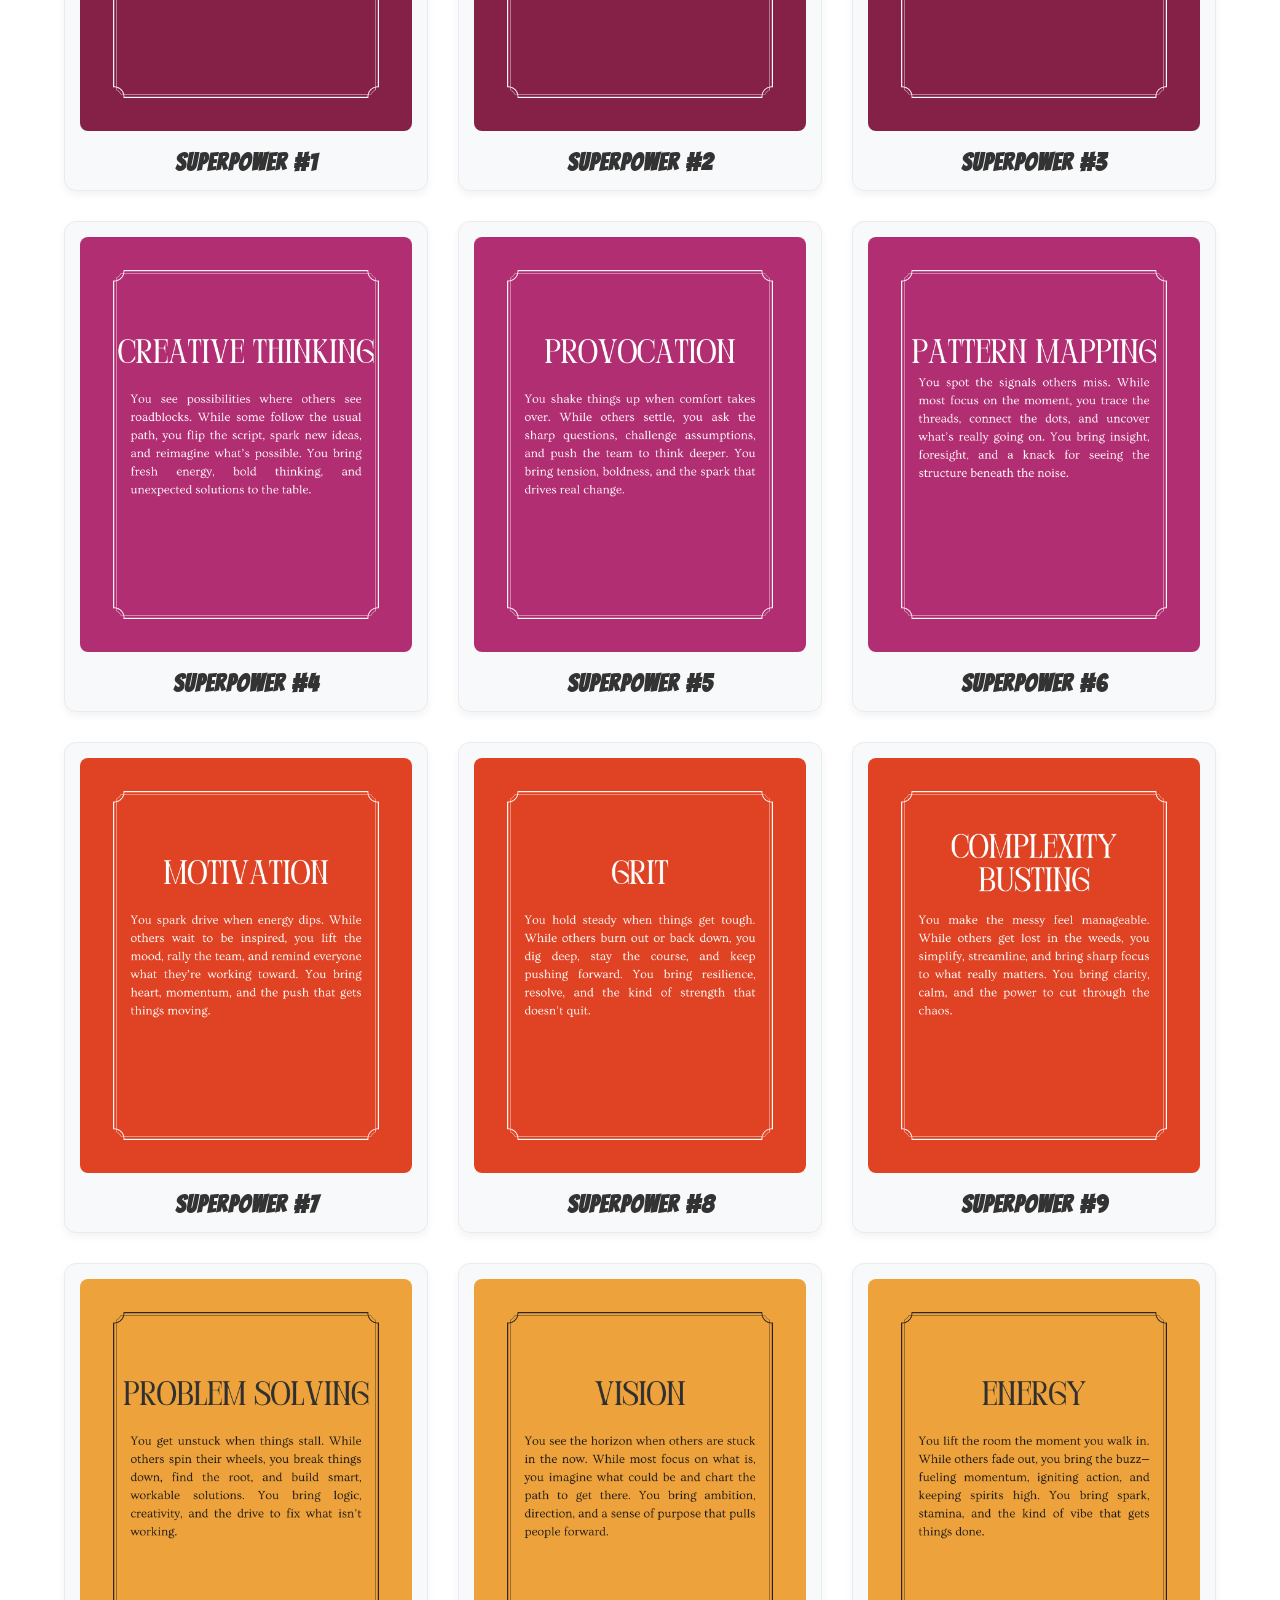
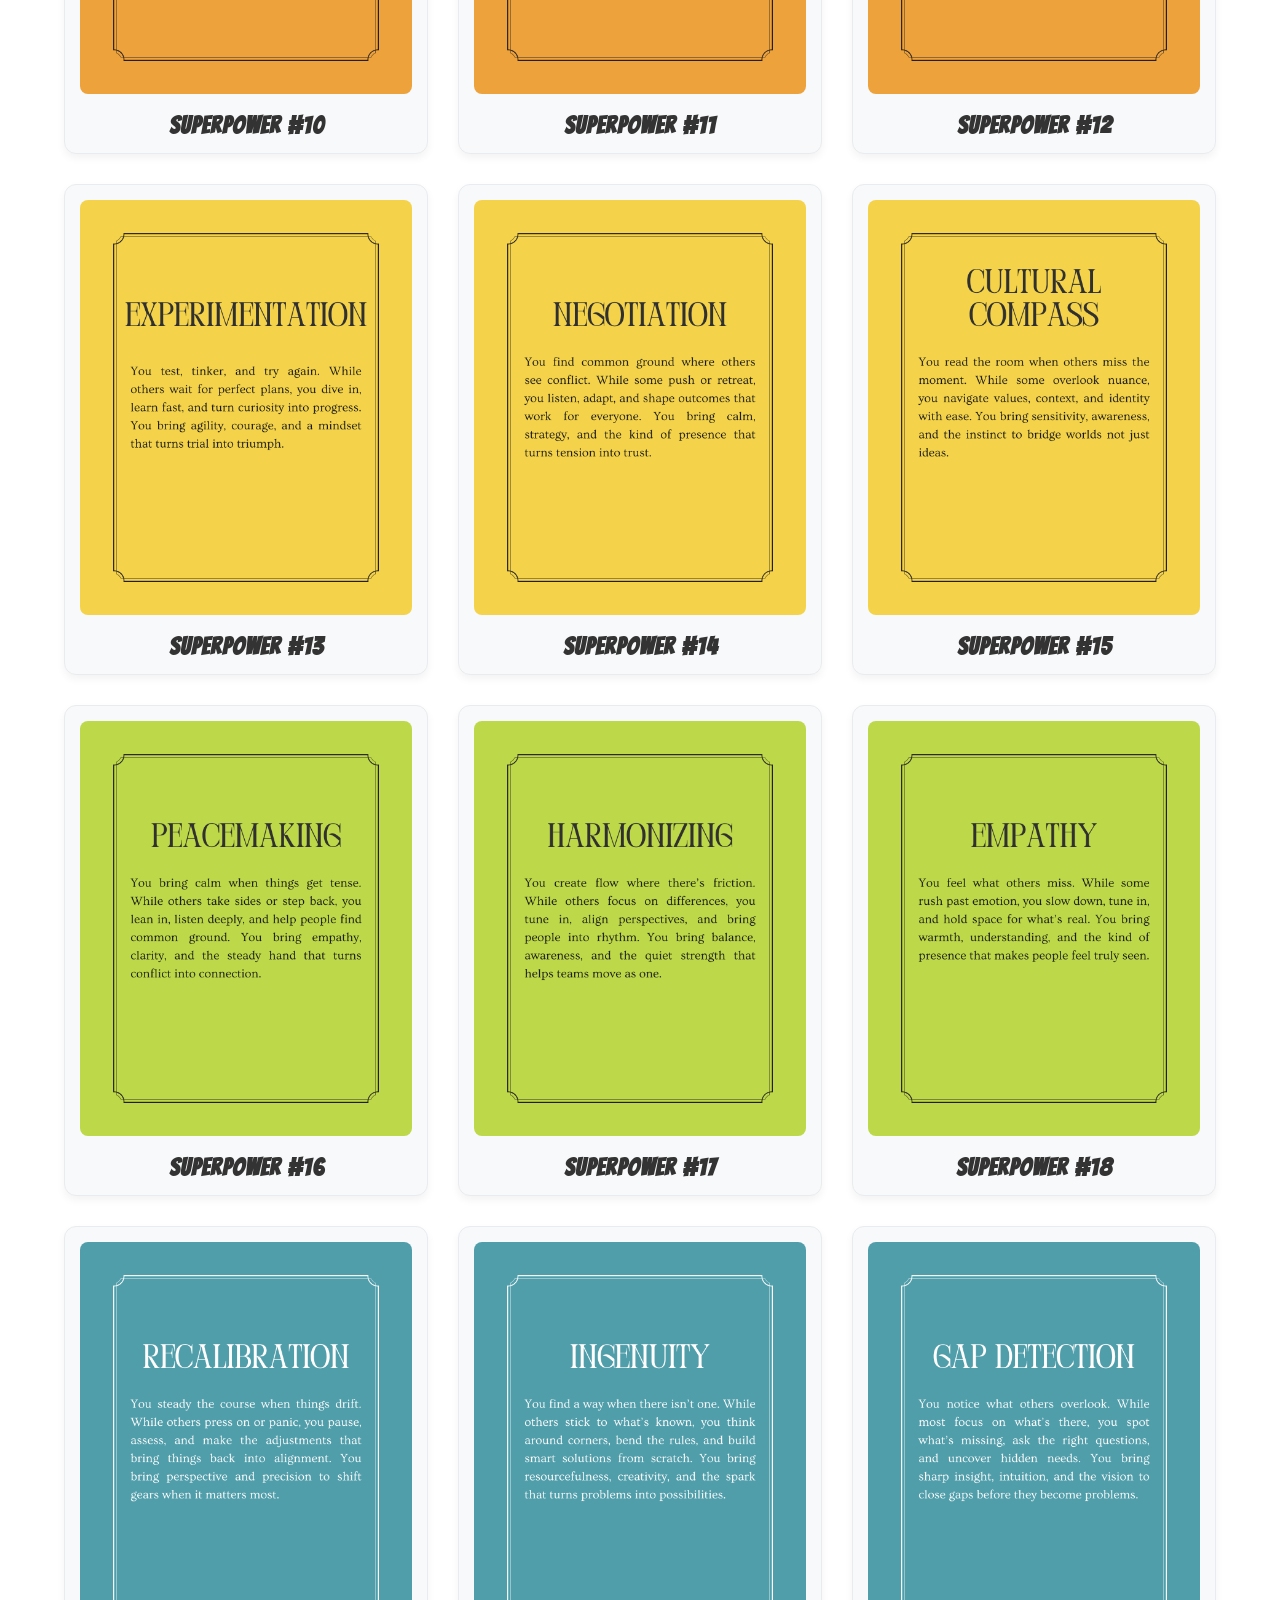
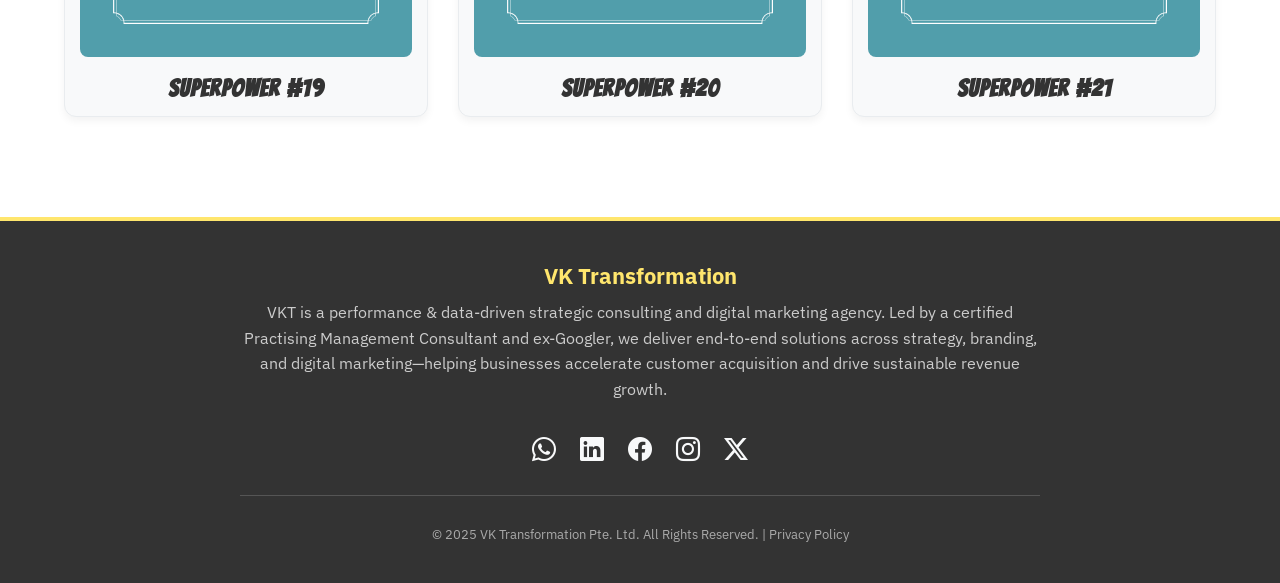
==== commit 80bf7d87: "Update index.html" ====
--- a/index.html
+++ b/index.html
@@ -52,7 +52,7 @@
 
     <main class="hero-section">
         <div class="hero-content">
-            <h1>What’s our Superpower?</h1>
+            <h1>What’s Your Superpower?</h1>
             <p class="subtitle">A card game adapted by VK Transformation to foster team synergy.</p>
             <div class="hero-text">
                 <p>The best teams thrive on diversity.</p>
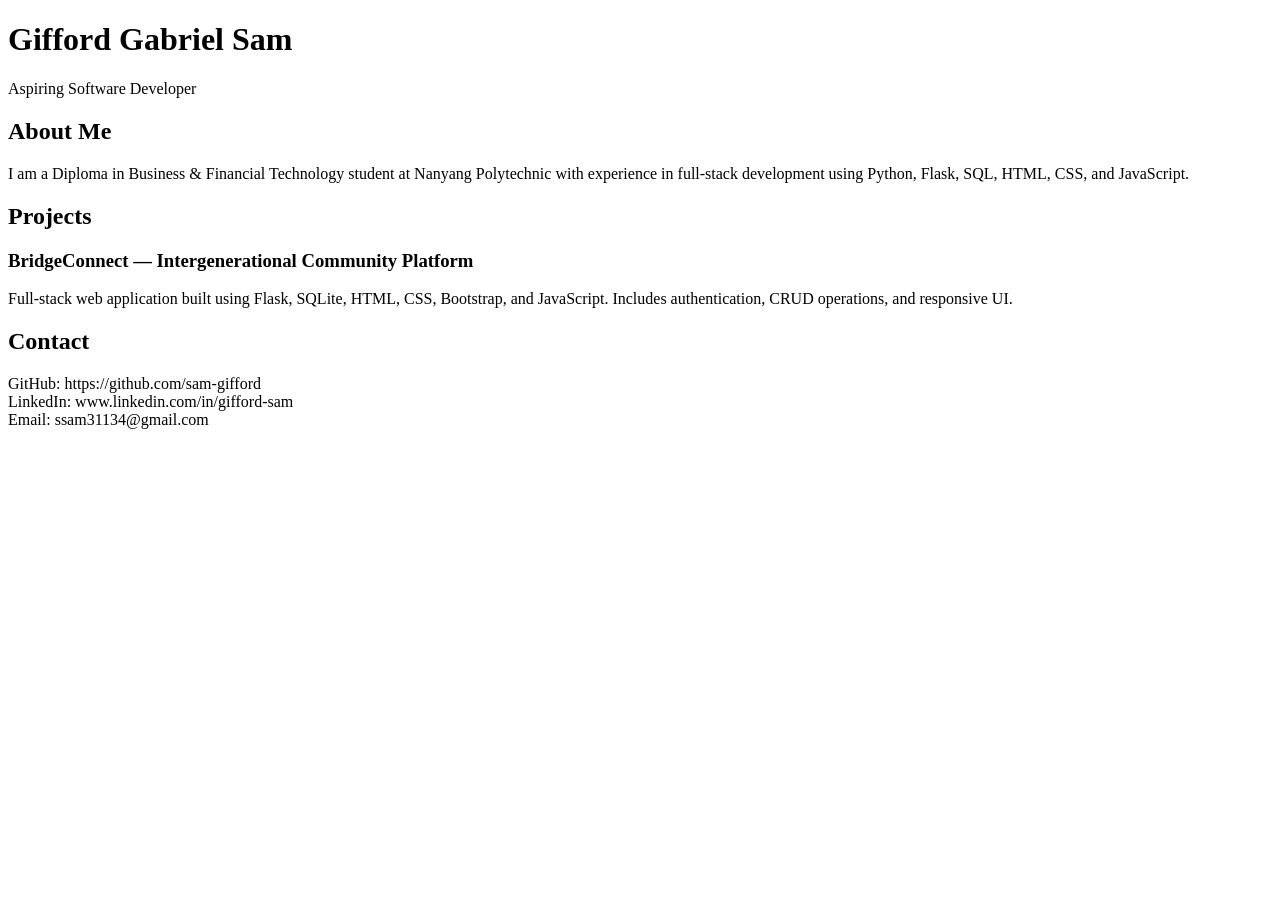
==== commit 8284c09f: "Initial portfolio website" ====
--- a/index.html
+++ b/index.html
@@ -1,196 +1,36 @@
 <!DOCTYPE html>
-<html lang="en">
+<html>
+
 <head>
-    <meta charset="UTF-8" />
-    <meta name="viewport" content="width=device-width, initial-scale=1.0"/>
-    
-    <title>What's Your Superpower? | VK Transformation</title>
+    <title>Gifford Sam | Portfolio</title>
+</head>
 
-    <meta name="description" content="Discover your unique professional superpower with this interactive card game from VK Transformation. A tool designed to foster team synergy and highlight individual strengths.">
+<body>
 
-    <link rel="apple-touch-icon" sizes="180x180" href="apple-touch-icon.png">
-    <link rel="icon" type="image/png" sizes="32x32" href="favicon-32x32.png">
-    <link rel="icon" type="image/png" sizes="16x16" href="favicon-16x16.png">
-    <link rel="manifest" href="site.webmanifest">
+    <h1>Gifford Gabriel Sam</h1>
+    <p>Aspiring Software Developer</p>
 
-    <meta property="og:title" content="What's Your Superpower? | VK Transformation">
-    <meta property="og:description" content="An interactive card game to discover your unique professional strengths and foster team synergy.">
-    <meta property="og:image" content="https://your-website-url.com/Images/Banner1.png">
-    <meta property="og:url" content="https://your-website-url.com">
-    <meta property="og:type" content="website">
+    <h2>About Me</h2>
+    <p>
+        I am a Diploma in Business & Financial Technology student at Nanyang Polytechnic
+        with experience in full-stack development using Python, Flask, SQL, HTML, CSS, and JavaScript.
+    </p>
 
-    <meta name="twitter:card" content="summary_large_image">
-    <meta name="twitter:title" content="What's Your Superpower? | VK Transformation">
-    <meta name="twitter:description" content="An interactive card game to discover your unique professional strengths and foster team synergy.">
-    <meta name="twitter:image" content="https://your-website-url.com/Images/Banner1.png">
+    <h2>Projects</h2>
 
-    <link rel="preconnect" href="https://fonts.googleapis.com">
-    <link rel="preconnect" href="https://fonts.gstatic.com" crossorigin>
-    <link href="https://fonts.googleapis.com/css2?family=Bangers&family=IBM+Plex+Sans:ital,wght@0,100..700;1,100..700&display=swap" rel="stylesheet">
+    <h3>BridgeConnect — Intergenerational Community Platform</h3>
+    <p>
+        Full-stack web application built using Flask, SQLite, HTML, CSS, Bootstrap, and JavaScript.
+        Includes authentication, CRUD operations, and responsive UI.
+    </p>
 
-    <link rel="stylesheet" href="https://cdn.jsdelivr.net/npm/bootstrap-icons@1.11.3/font/bootstrap-icons.min.css">
+    <h2>Contact</h2>
+    <p>
+        GitHub: https://github.com/sam-gifford<br>
+        LinkedIn: www.linkedin.com/in/gifford-sam<br>
+        Email: ssam31134@gmail.com
+    </p>
 
-    <link rel="stylesheet" href="styles.css" />
-</head>
-<body>
-<div class="preloader">
-    <img src="Images/New-updated-logo-VKT-black.avif" alt="VK Transformation Logo - Loading...">
-</div>
-<header class="main-header">
-    <div class="header-container">
-        <div class="logo">
-            <img src="Images/New-updated-logo-VKT-black.avif" alt="VKT Logo">
-        </div>
-        <nav class="main-nav">
-            <ul>
-                <li><a href="index.html">Home</a></li>
-                <li><a href="#archetypes">Archetypes</a></li>
-            </ul>
-        </nav>
-    </div>
-</header>
+</body>
 
-    <main class="hero-section">
-        <div class="hero-content">
-            <h1>What’s Your Superpower?</h1>
-            <p class="subtitle">A card game adapted by VK Transformation to foster team synergy.</p>
-            <div class="hero-text">
-                <p>The best teams thrive on diversity.</p>
-                <p>This game discovers the unique skillset you bring to the table.</p>
-                <p>Ready to find out what makes you, <em>you?</em></p>
-            </div>
-            <a href="game.html" class="play-btn">Let’s Play!</a>
-        </div>
-    </main>
-    
-<section id="archetypes">
-    <div class="section-intro">
-        <h2>Discover the Archetypes</h2>
-        <p>Each superpower represents a unique strength. Explore the 21 archetypes below to see the different ways you and your team can shine.</p>
-    </div>
-</section>
-<div class="archetype-grid">
-    <div class="archetype-card">
-        <img src="cards/1(1).png" alt="Archetype 1">
-        <h3>Superpower #1</h3>
-    </div>
-    <div class="archetype-card">
-        <img src="cards/2(1).png" alt="Archetype 2">
-        <h3>Superpower #2</h3>
-    </div>
-    <div class="archetype-card">
-        <img src="cards/3(1).png" alt="Archetype 3">
-        <h3>Superpower #3</h3>
-    </div>
-    <div class="archetype-card">
-        <img src="cards/4(1).png" alt="Archetype 4">
-        <h3>Superpower #4</h3>
-    </div>
-    <div class="archetype-card">
-        <img src="cards/5(1).png" alt="Archetype 5">
-        <h3>Superpower #5</h3>
-    </div>
-    <div class="archetype-card">
-        <img src="cards/6(1).png" alt="Archetype 6">
-        <h3>Superpower #6</h3>
-    </div>
-    <div class="archetype-card">
-        <img src="cards/7(1).png" alt="Archetype 7">
-        <h3>Superpower #7</h3>
-    </div>
-    <div class="archetype-card">
-        <img src="cards/8(1).png" alt="Archetype 8">
-        <h3>Superpower #8</h3>
-    </div>
-    <div class="archetype-card">
-        <img src="cards/9(1).png" alt="Archetype 9">
-        <h3>Superpower #9</h3>
-    </div>
-    <div class="archetype-card">
-        <img src="cards/10(1).png" alt="Archetype 10">
-        <h3>Superpower #10</h3>
-    </div>
-    <div class="archetype-card">
-        <img src="cards/11(1).png" alt="Archetype 11">
-        <h3>Superpower #11</h3>
-    </div>
-    <div class="archetype-card">
-        <img src="cards/12(1).png" alt="Archetype 12">
-        <h3>Superpower #12</h3>
-    </div>
-    <div class="archetype-card">
-        <img src="cards/13(1).png" alt="Archetype 13">
-        <h3>Superpower #13</h3>
-    </div>
-    <div class="archetype-card">
-        <img src="cards/14(1).png" alt="Archetype 14">
-        <h3>Superpower #14</h3>
-    </div>
-    <div class="archetype-card">
-        <img src="cards/15(1).png" alt="Archetype 15">
-        <h3>Superpower #15</h3>
-    </div>
-    <div class="archetype-card">
-        <img src="cards/16(1).png" alt="Archetype 16">
-        <h3>Superpower #16</h3>
-    </div>
-    <div class="archetype-card">
-        <img src="cards/17(1).png" alt="Archetype 17">
-        <h3>Superpower #17</h3>
-    </div>
-    <div class="archetype-card">
-        <img src="cards/18(1).png" alt="Archetype 18">
-        <h3>Superpower #18</h3>
-    </div>
-    <div class="archetype-card">
-        <img src="cards/19(1).png" alt="Archetype 19">
-        <h3>Superpower #19</h3>
-    </div>
-    <div class="archetype-card">
-        <img src="cards/20(1).png" alt="Archetype 20">
-        <h3>Superpower #20</h3>
-    </div>
-    <div class="archetype-card">
-        <img src="cards/21(1).png" alt="Archetype 21">
-        <h3>Superpower #21</h3>
-    </div>
-</div>
-
-<a href="#" class="back-to-top-btn" aria-label="Back to top">
-    <i class="bi bi-arrow-up"></i>
-</a>
-<footer class="main-footer">
-    <div class="footer-content">
-        <div class="company-info">
-            <h3>VK Transformation</h3>
-            <p>VKT is a performance & data-driven strategic consulting and digital marketing agency. Led by a certified Practising Management Consultant and ex-Googler, we deliver end-to-end solutions across strategy, branding, and digital marketing—helping businesses accelerate customer acquisition and drive sustainable revenue growth.</p>
-        </div>
-        <div class="social-icons">
-            <a href="https://wa.me/6580429681" aria-label="WhatsApp"><i class="bi bi-whatsapp"></i></a>
-            <a href="https://www.linkedin.com/company/vk-transformation-pte.-ltd./" aria-label="LinkedIn"><i class="bi bi-linkedin"></i></a>
-            <a href="https://www.facebook.com/VKTransformation/" aria-label="Facebook"><i class="bi bi-facebook"></i></a>
-            <a href="https://www.instagram.com/vktransformation/" aria-label="Instagram"><i class="bi bi-instagram"></i></a>
-            <a href="https://x.com/vk_transform" aria-label="X (formerly Twitter)"><i class="bi bi-twitter-x"></i></a>
-        </div>
-        
-        <hr class="footer-divider">
-        
-        <p class="footer-copyright">
-            &copy; 2025 VK Transformation Pte. Ltd. All Rights Reserved. | <a href="https://www.vktransformation.com/privacy-policy" target="_blank" rel="noopener noreferrer">Privacy Policy</a>
-        </p>
-    </div>
-</footer>
-<div class="modal" id="archetypeModal">
-    <div class="modal-overlay"></div>
-    <div class="modal-content">
-        <button class="modal-close" aria-label="Close modal">&times;</button>
-        <img src="" alt="Archetype Card" id="modalImage">
-        <h2 id="modalTitle"></h2>
-        <p id="modalDescription">
-            This is a placeholder for a more detailed description of the superpower. You can write a few sentences here for each archetype, explaining what it means, its strengths, and how it contributes to a team.
-        </p>
-    </div>
-</div>
-<script src="main.js" defer></script>
-</body>
-</html>
+</html>
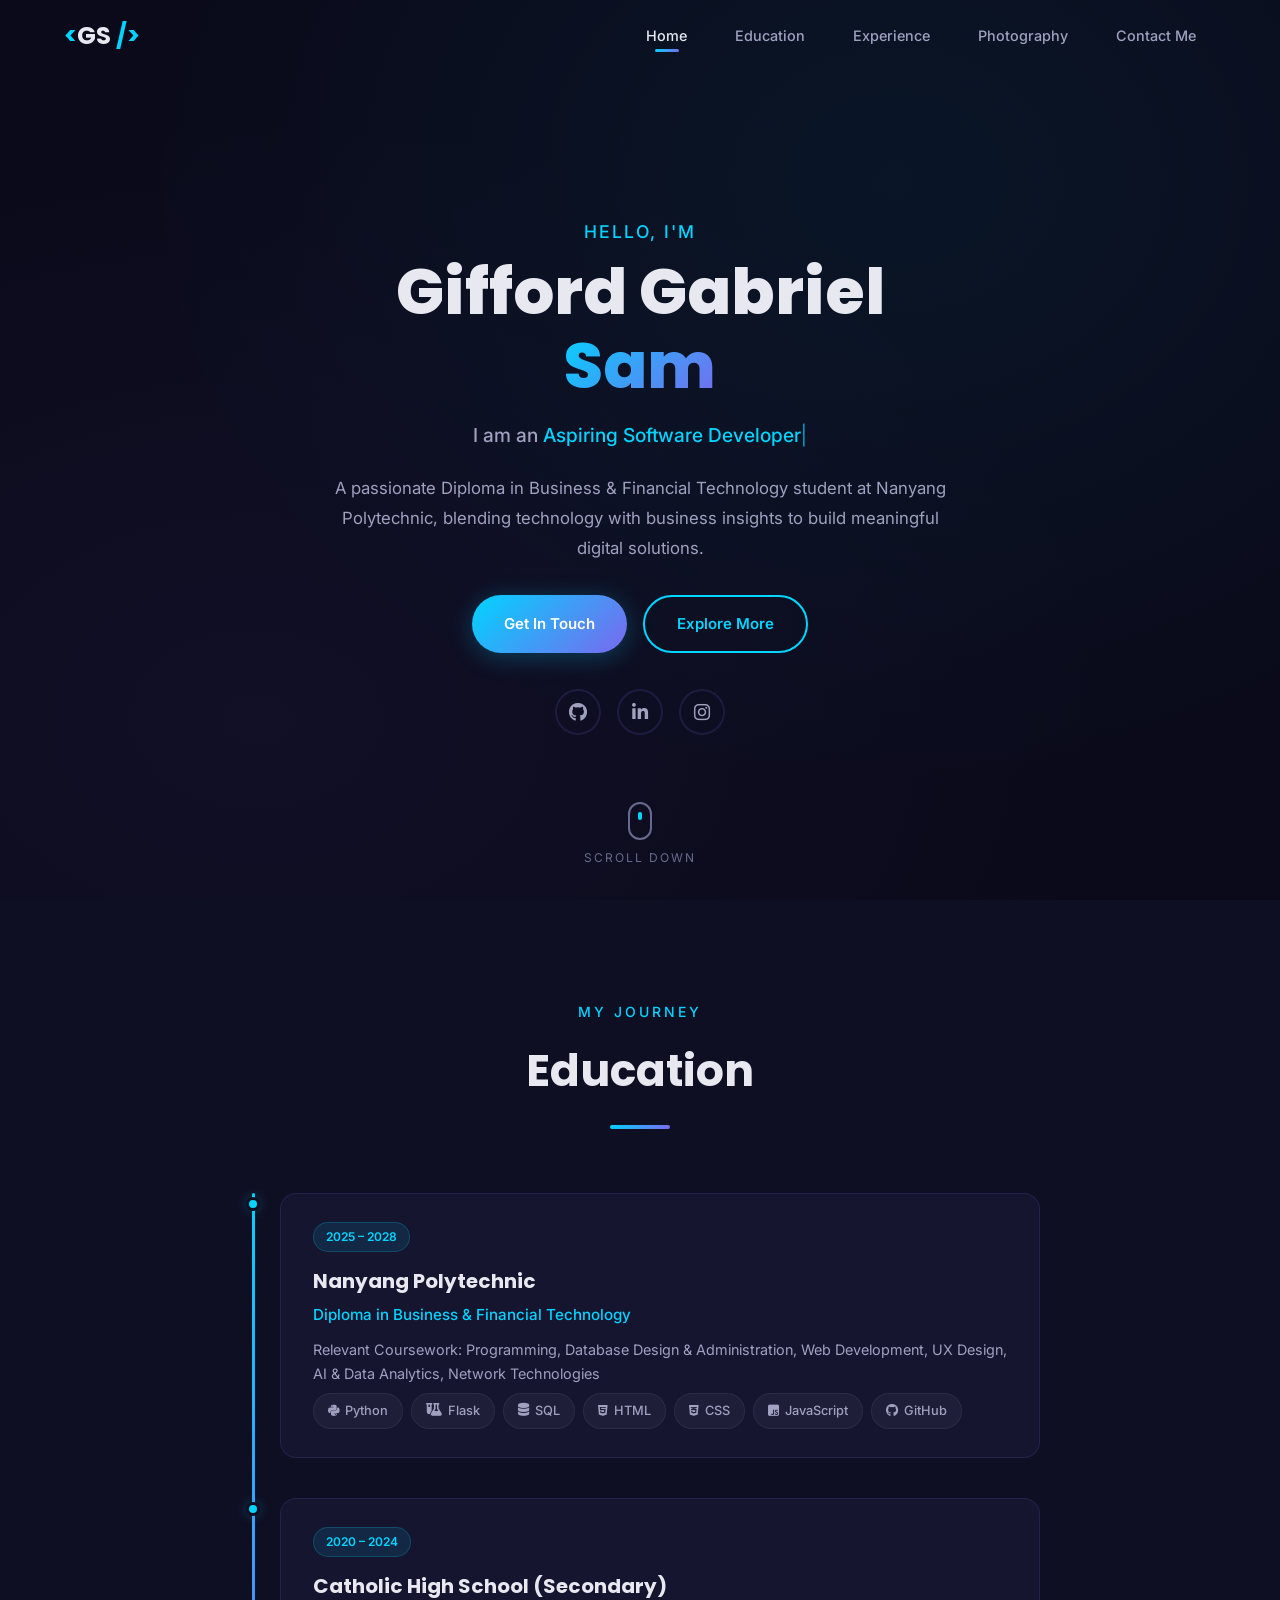
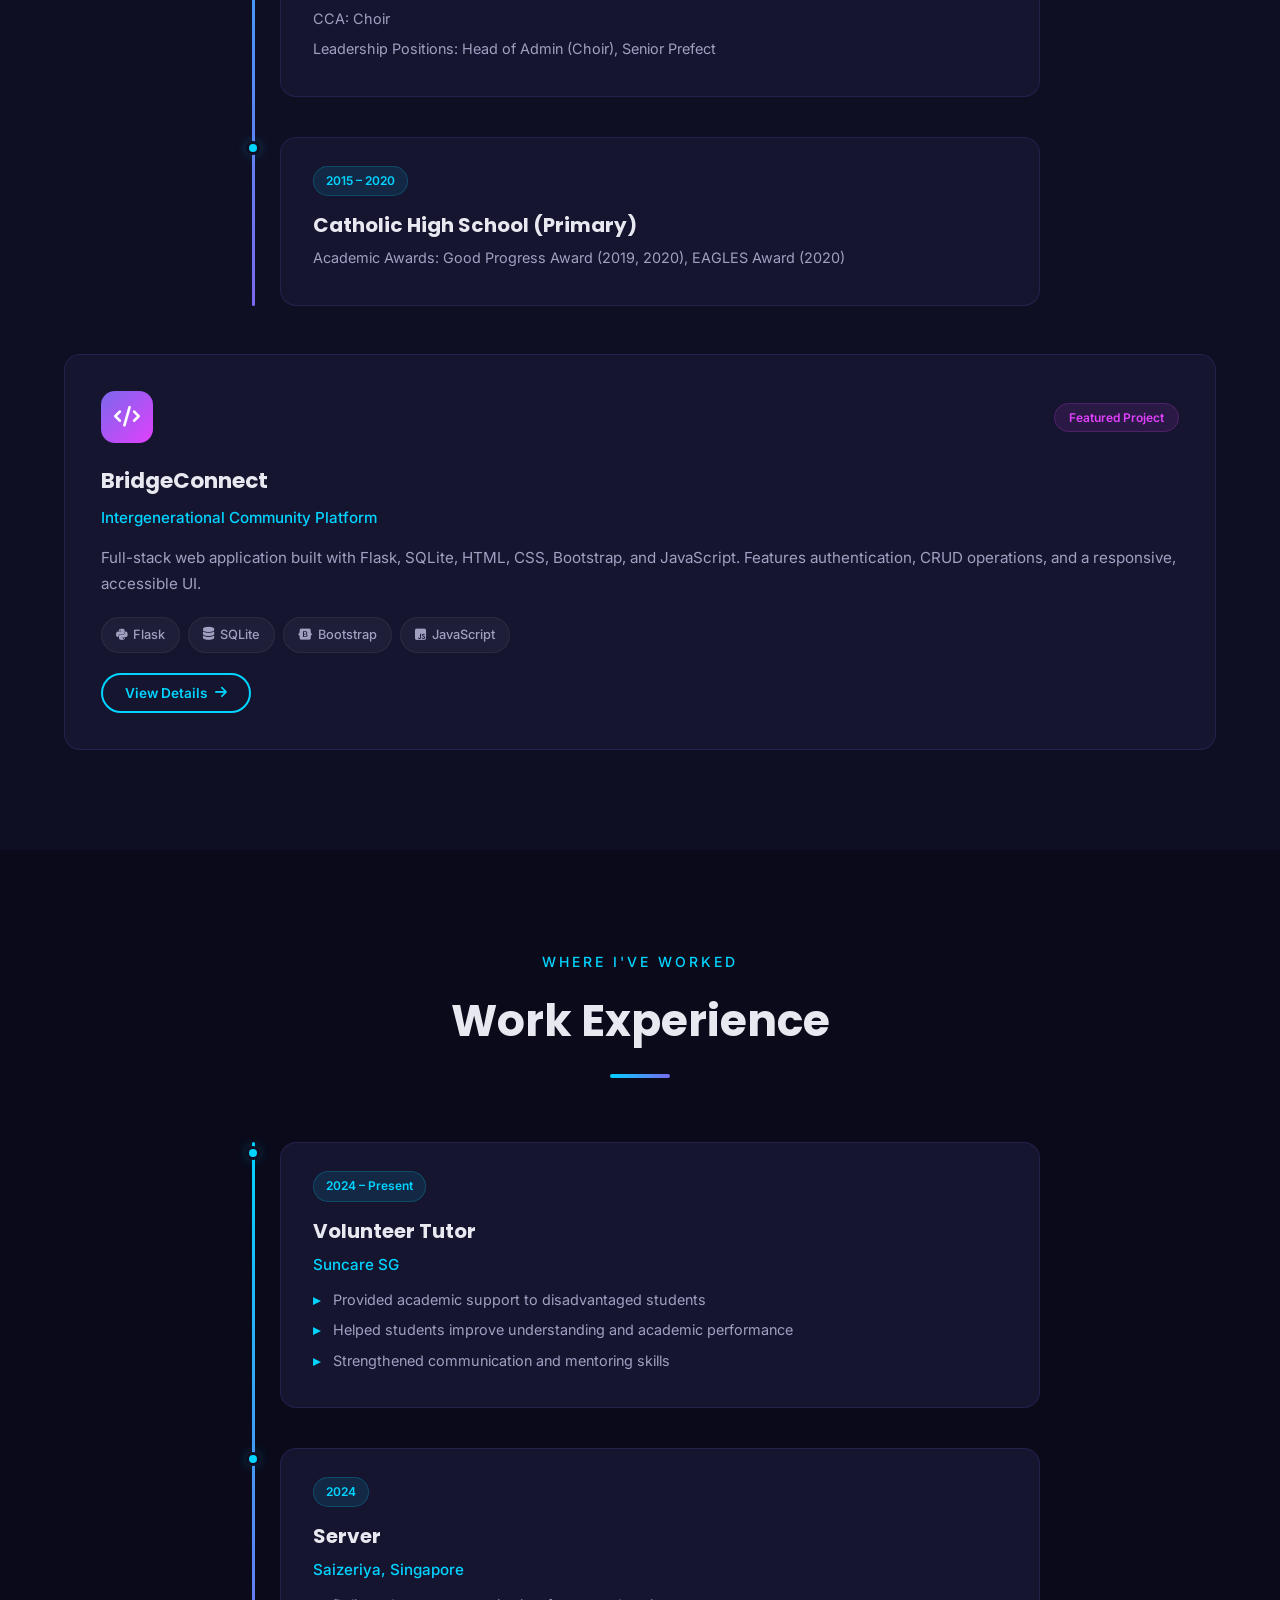
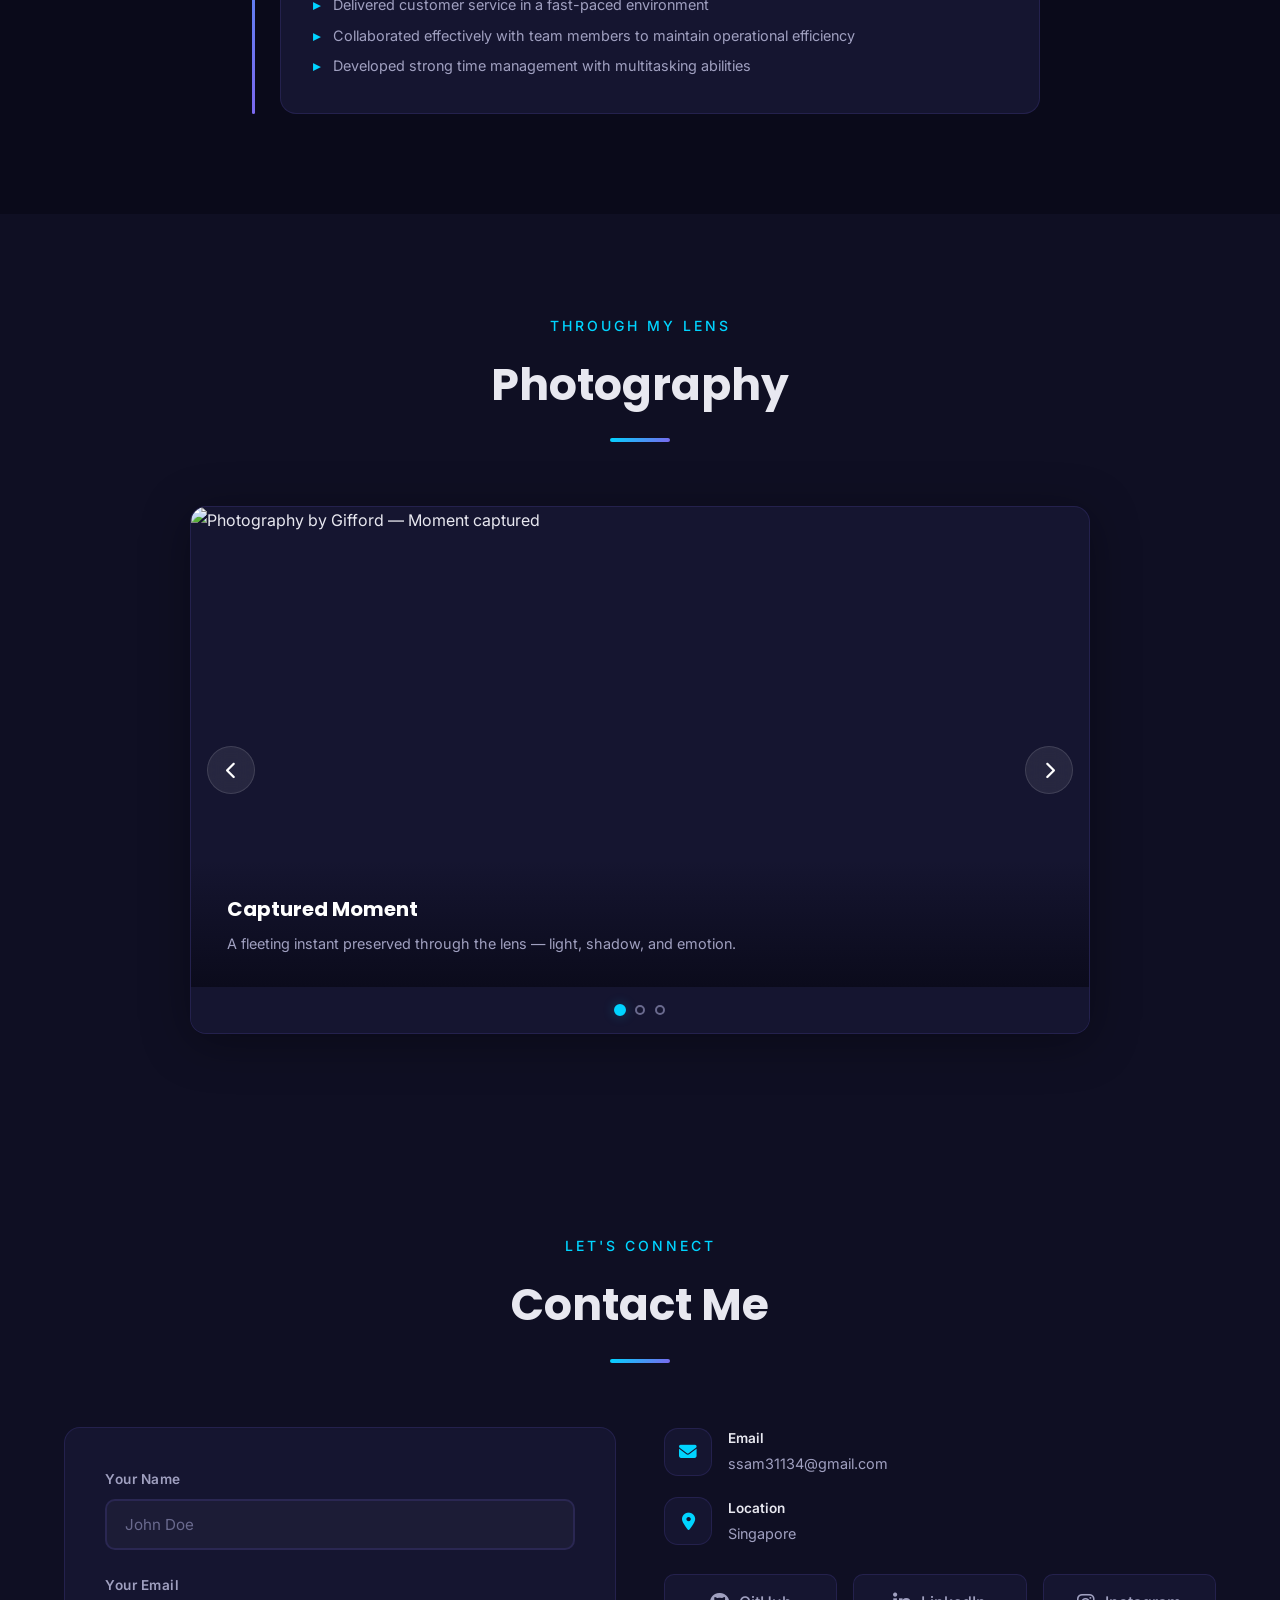
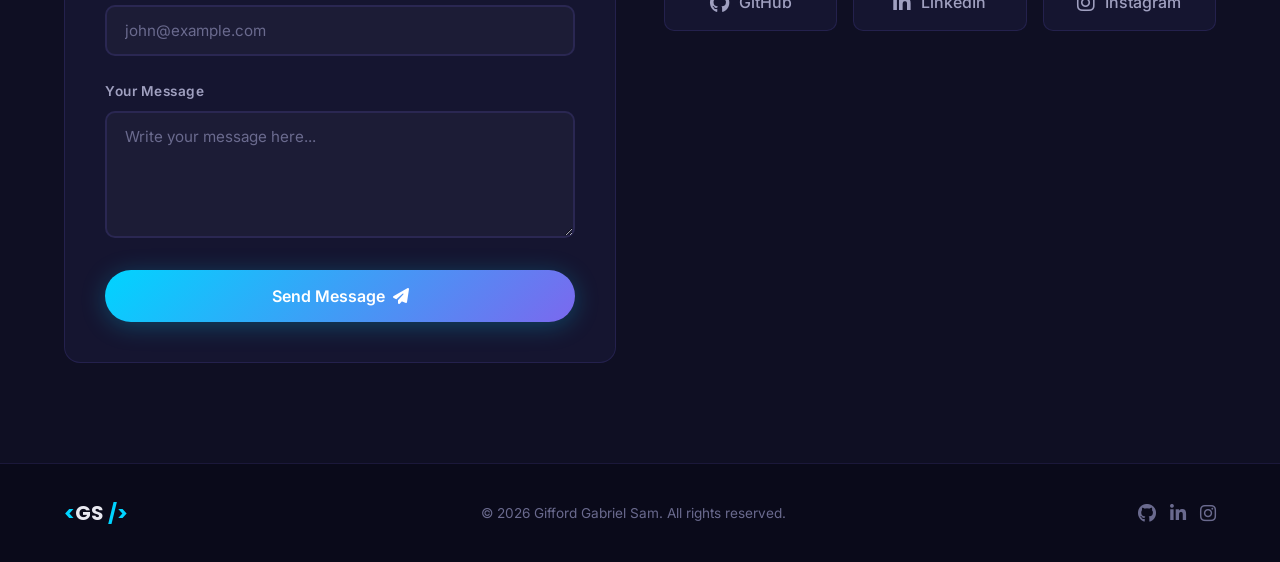
==== commit 1eccd2ae: "Add centred hero, Instagram links, education timeline, work experience, photo lightbox, Formspree co" ====
--- a/index.html
+++ b/index.html
@@ -1,36 +1,456 @@
 <!DOCTYPE html>
-<html>
+<html lang="en">
 
 <head>
+    <meta charset="UTF-8">
+    <meta name="viewport" content="width=device-width, initial-scale=1.0">
+    <meta name="description"
+        content="Gifford Gabriel Sam — Aspiring Software Developer | Portfolio showcasing education, projects, and photography.">
+
+    <!-- Page Title -->
     <title>Gifford Sam | Portfolio</title>
+
+    <!-- Google Fonts: Inter + Poppins -->
+    <link rel="preconnect" href="https://fonts.googleapis.com">
+    <link rel="preconnect" href="https://fonts.gstatic.com" crossorigin>
+    <link
+        href="https://fonts.googleapis.com/css2?family=Inter:wght@300;400;500;600;700&family=Poppins:wght@400;500;600;700;800&display=swap"
+        rel="stylesheet">
+
+    <!-- Font Awesome for icons -->
+    <link rel="stylesheet" href="https://cdnjs.cloudflare.com/ajax/libs/font-awesome/6.5.1/css/all.min.css">
+
+    <!-- Main Stylesheet -->
+    <link rel="stylesheet" href="style.css">
 </head>
 
 <body>
 
-    <h1>Gifford Gabriel Sam</h1>
-    <p>Aspiring Software Developer</p>
-
-    <h2>About Me</h2>
-    <p>
-        I am a Diploma in Business & Financial Technology student at Nanyang Polytechnic
-        with experience in full-stack development using Python, Flask, SQL, HTML, CSS, and JavaScript.
-    </p>
-
-    <h2>Projects</h2>
-
-    <h3>BridgeConnect — Intergenerational Community Platform</h3>
-    <p>
-        Full-stack web application built using Flask, SQLite, HTML, CSS, Bootstrap, and JavaScript.
-        Includes authentication, CRUD operations, and responsive UI.
-    </p>
-
-    <h2>Contact</h2>
-    <p>
-        GitHub: https://github.com/sam-gifford<br>
-        LinkedIn: www.linkedin.com/in/gifford-sam<br>
-        Email: ssam31134@gmail.com
-    </p>
-
+    <!-- ===== NAVIGATION BAR (fixed at top) ===== -->
+    <nav id="navbar">
+        <div class="nav-container">
+            <!-- Logo / Brand -->
+            <a href="#home" class="nav-logo">
+                <span class="logo-bracket">&lt;</span>GS<span class="logo-bracket"> /&gt;</span>
+            </a>
+
+            <!-- Nav Links -->
+            <ul class="nav-links" id="navLinks">
+                <li><a href="#home" class="nav-link active">Home</a></li>
+                <li><a href="#education" class="nav-link">Education</a></li>
+                <li><a href="#experience" class="nav-link">Experience</a></li>
+                <li><a href="#photography" class="nav-link">Photography</a></li>
+                <li><a href="#contact" class="nav-link">Contact Me</a></li>
+            </ul>
+
+            <!-- Mobile Hamburger Menu -->
+            <button class="hamburger" id="hamburger" aria-label="Toggle navigation">
+                <span class="bar"></span>
+                <span class="bar"></span>
+                <span class="bar"></span>
+            </button>
+        </div>
+    </nav>
+
+    <!-- ===== HOME / HERO SECTION (centred, no image) ===== -->
+    <section id="home" class="hero-section">
+        <!-- Animated background particles -->
+        <div class="hero-particles" id="particles"></div>
+
+        <div class="hero-content hero-content--centred">
+            <div class="hero-text hero-text--centred">
+                <p class="hero-greeting animate-on-scroll">Hello, I'm</p>
+                <h1 class="hero-name animate-on-scroll">Gifford Gabriel<br><span class="name-highlight">Sam</span></h1>
+                <div class="typing-wrapper animate-on-scroll">
+                    <span class="typing-label">I am an&nbsp;</span>
+                    <span class="typing-text" id="typingText"></span>
+                    <span class="typing-cursor">|</span>
+                </div>
+                <p class="hero-description animate-on-scroll">
+                    A passionate Diploma in Business &amp; Financial Technology student at Nanyang Polytechnic,
+                    blending technology with business insights to build meaningful digital solutions.
+                </p>
+                <div class="hero-buttons animate-on-scroll">
+                    <a href="#contact" class="btn btn-primary">Get In Touch</a>
+                    <a href="#education" class="btn btn-outline">Explore More</a>
+                </div>
+
+                <!-- Social icons -->
+                <div class="hero-socials animate-on-scroll">
+                    <a href="https://github.com/sam-gifford" target="_blank" rel="noopener noreferrer"
+                        aria-label="GitHub"><i class="fab fa-github"></i></a>
+                    <a href="https://www.linkedin.com/in/gifford-sam" target="_blank" rel="noopener noreferrer"
+                        aria-label="LinkedIn"><i class="fab fa-linkedin-in"></i></a>
+                    <a href="https://www.instagram.com/sam__gifford/" target="_blank" rel="noopener noreferrer"
+                        aria-label="Instagram"><i class="fab fa-instagram"></i></a>
+                </div>
+            </div>
+        </div>
+
+        <!-- Scroll-down indicator -->
+        <a href="#education" class="scroll-indicator" aria-label="Scroll down">
+            <div class="mouse">
+                <div class="wheel"></div>
+            </div>
+            <span>Scroll Down</span>
+        </a>
+    </section>
+
+    <!-- ===== EDUCATION SECTION ===== -->
+    <section id="education" class="section education-section">
+        <div class="container">
+            <!-- Section heading -->
+            <div class="section-header animate-on-scroll">
+                <p class="section-subtitle">My Journey</p>
+                <h2 class="section-title">Education</h2>
+                <div class="title-underline"></div>
+            </div>
+
+            <!-- Education Timeline -->
+            <div class="timeline">
+                <!-- NYP -->
+                <div class="timeline-item animate-on-scroll">
+                    <div class="timeline-marker"></div>
+                    <div class="timeline-content">
+                        <span class="timeline-date">2025 – 2028</span>
+                        <h3 class="timeline-title">Nanyang Polytechnic</h3>
+                        <p class="timeline-subtitle">Diploma in Business &amp; Financial Technology</p>
+                        <p class="timeline-detail">Relevant Coursework: Programming, Database Design &amp;
+                            Administration, Web Development, UX Design, AI &amp; Data Analytics, Network Technologies
+                        </p>
+                        <div class="skills-container">
+                            <span class="skill-tag"><i class="fab fa-python"></i> Python</span>
+                            <span class="skill-tag"><i class="fas fa-flask-vial"></i> Flask</span>
+                            <span class="skill-tag"><i class="fas fa-database"></i> SQL</span>
+                            <span class="skill-tag"><i class="fab fa-html5"></i> HTML</span>
+                            <span class="skill-tag"><i class="fab fa-css3-alt"></i> CSS</span>
+                            <span class="skill-tag"><i class="fab fa-js-square"></i> JavaScript</span>
+                            <span class="skill-tag"><i class="fab fa-github"></i> GitHub</span>
+                        </div>
+                    </div>
+                </div>
+
+                <!-- Catholic High Secondary -->
+                <div class="timeline-item animate-on-scroll">
+                    <div class="timeline-marker"></div>
+                    <div class="timeline-content">
+                        <span class="timeline-date">2020 – 2024</span>
+                        <h3 class="timeline-title">Catholic High School (Secondary)</h3>
+                        <p class="timeline-detail">CCA: Choir</p>
+                        <p class="timeline-detail">Leadership Positions: Head of Admin (Choir), Senior Prefect</p>
+                    </div>
+                </div>
+
+                <!-- Catholic High Primary -->
+                <div class="timeline-item animate-on-scroll">
+                    <div class="timeline-marker"></div>
+                    <div class="timeline-content">
+                        <span class="timeline-date">2015 – 2020</span>
+                        <h3 class="timeline-title">Catholic High School (Primary)</h3>
+                        <p class="timeline-detail">Academic Awards: Good Progress Award (2019, 2020), EAGLES Award
+                            (2020)</p>
+                    </div>
+                </div>
+            </div>
+
+            <!-- Featured Project Card -->
+            <div class="edu-card project-card animate-on-scroll" style="margin-top: 48px;">
+                <div class="edu-card-header">
+                    <div class="edu-icon project-icon">
+                        <i class="fas fa-code"></i>
+                    </div>
+                    <div class="edu-period">
+                        <span class="edu-badge project-badge">Featured Project</span>
+                    </div>
+                </div>
+
+                <h3 class="edu-title">BridgeConnect</h3>
+                <p class="edu-degree">Intergenerational Community Platform</p>
+                <p class="edu-description">
+                    Full-stack web application built with Flask, SQLite, HTML, CSS, Bootstrap, and JavaScript.
+                    Features authentication, CRUD operations, and a responsive, accessible UI.
+                </p>
+
+                <div class="skills-container">
+                    <span class="skill-tag"><i class="fab fa-python"></i> Flask</span>
+                    <span class="skill-tag"><i class="fas fa-database"></i> SQLite</span>
+                    <span class="skill-tag"><i class="fab fa-bootstrap"></i> Bootstrap</span>
+                    <span class="skill-tag"><i class="fab fa-js-square"></i> JavaScript</span>
+                </div>
+
+                <button class="btn btn-outline btn-view-project" id="openProjectModal">
+                    <span>View Details</span>
+                    <i class="fas fa-arrow-right"></i>
+                </button>
+            </div>
+        </div>
+    </section>
+
+    <!-- ===== WORK EXPERIENCE SECTION ===== -->
+    <section id="experience" class="section experience-section">
+        <div class="container">
+            <div class="section-header animate-on-scroll">
+                <p class="section-subtitle">Where I've Worked</p>
+                <h2 class="section-title">Work Experience</h2>
+                <div class="title-underline"></div>
+            </div>
+
+            <div class="timeline">
+                <!-- Suncare SG -->
+                <div class="timeline-item animate-on-scroll">
+                    <div class="timeline-marker"></div>
+                    <div class="timeline-content">
+                        <span class="timeline-date">2024 – Present</span>
+                        <h3 class="timeline-title">Volunteer Tutor</h3>
+                        <p class="timeline-subtitle">Suncare SG</p>
+                        <ul class="timeline-list">
+                            <li>Provided academic support to disadvantaged students</li>
+                            <li>Helped students improve understanding and academic performance</li>
+                            <li>Strengthened communication and mentoring skills</li>
+                        </ul>
+                    </div>
+                </div>
+
+                <!-- Saizeriya -->
+                <div class="timeline-item animate-on-scroll">
+                    <div class="timeline-marker"></div>
+                    <div class="timeline-content">
+                        <span class="timeline-date">2024</span>
+                        <h3 class="timeline-title">Server</h3>
+                        <p class="timeline-subtitle">Saizeriya, Singapore</p>
+                        <ul class="timeline-list">
+                            <li>Delivered customer service in a fast-paced environment</li>
+                            <li>Collaborated effectively with team members to maintain operational efficiency</li>
+                            <li>Developed strong time management with multitasking abilities</li>
+                        </ul>
+                    </div>
+                </div>
+            </div>
+        </div>
+    </section>
+
+    <!-- ===== PHOTOGRAPHY SECTION ===== -->
+    <section id="photography" class="section photography-section">
+        <div class="container">
+            <!-- Section heading -->
+            <div class="section-header animate-on-scroll">
+                <p class="section-subtitle">Through My Lens</p>
+                <h2 class="section-title">Photography</h2>
+                <div class="title-underline"></div>
+            </div>
+
+            <!-- Photography Carousel -->
+            <div class="carousel animate-on-scroll" id="photoCarousel">
+                <!-- Carousel viewport -->
+                <div class="carousel-viewport">
+                    <div class="carousel-track" id="carouselTrack">
+                        <!-- Slide 1 -->
+                        <div class="carousel-slide active">
+                            <img src="images/2T3A8659.jpg" alt="Photography by Gifford — Moment captured">
+                            <div class="carousel-caption">
+                                <h4>Captured Moment</h4>
+                                <p>A fleeting instant preserved through the lens — light, shadow, and emotion.</p>
+                            </div>
+                        </div>
+                        <!-- Slide 2 -->
+                        <div class="carousel-slide">
+                            <img src="images/IMG_6484.jpg" alt="Photography by Gifford — Natural scenery">
+                            <div class="carousel-caption">
+                                <h4>Nature's Palette</h4>
+                                <p>Exploring the vivid colours and textures found in the world around us.</p>
+                            </div>
+                        </div>
+                        <!-- Slide 3 -->
+                        <div class="carousel-slide">
+                            <img src="images/IMG_6982.jpg" alt="Photography by Gifford — Urban exploration">
+                            <div class="carousel-caption">
+                                <h4>Urban Exploration</h4>
+                                <p>The rhythm of city life — architecture, people, and stories waiting to be told.</p>
+                            </div>
+                        </div>
+                    </div>
+                </div>
+
+                <!-- Arrow controls -->
+                <button class="carousel-btn carousel-btn-prev" id="carouselPrev" aria-label="Previous photo">
+                    <i class="fas fa-chevron-left"></i>
+                </button>
+                <button class="carousel-btn carousel-btn-next" id="carouselNext" aria-label="Next photo">
+                    <i class="fas fa-chevron-right"></i>
+                </button>
+
+                <!-- Dot indicators -->
+                <div class="carousel-dots" id="carouselDots">
+                    <button class="carousel-dot active" aria-label="Go to slide 1"></button>
+                    <button class="carousel-dot" aria-label="Go to slide 2"></button>
+                    <button class="carousel-dot" aria-label="Go to slide 3"></button>
+                </div>
+            </div>
+        </div>
+    </section>
+
+    <!-- ===== CONTACT ME SECTION ===== -->
+    <section id="contact" class="section contact-section">
+        <div class="container">
+            <!-- Section heading -->
+            <div class="section-header animate-on-scroll">
+                <p class="section-subtitle">Let's Connect</p>
+                <h2 class="section-title">Contact Me</h2>
+                <div class="title-underline"></div>
+            </div>
+
+            <div class="contact-grid">
+                <!-- Contact Form -->
+                <div class="contact-form-wrapper animate-on-scroll">
+                    <form id="contactForm" class="contact-form" action="https://formspree.io/f/mwvnoqyl" method="POST">
+                        <!-- Name field -->
+                        <div class="form-group">
+                            <label for="nameInput">Your Name</label>
+                            <input type="text" id="nameInput" name="name" placeholder="John Doe" required>
+                            <span class="input-highlight"></span>
+                        </div>
+
+                        <!-- Email field -->
+                        <div class="form-group">
+                            <label for="emailInput">Your Email</label>
+                            <input type="email" id="emailInput" name="email" placeholder="john@example.com" required>
+                            <span class="input-highlight"></span>
+                        </div>
+
+                        <!-- Message field -->
+                        <div class="form-group">
+                            <label for="messageInput">Your Message</label>
+                            <textarea id="messageInput" name="message" rows="5" placeholder="Write your message here..."
+                                required></textarea>
+                            <span class="input-highlight"></span>
+                        </div>
+
+                        <!-- Submit button -->
+                        <button type="submit" class="btn btn-primary btn-submit" id="submitBtn">
+                            <span>Send Message</span>
+                            <i class="fas fa-paper-plane"></i>
+                        </button>
+
+                        <!-- Success message (hidden by default) -->
+                        <div class="form-success" id="formSuccess">
+                            <i class="fas fa-check-circle"></i>
+                            <p>Message sent successfully! I'll get back to you soon.</p>
+                        </div>
+                    </form>
+                </div>
+
+                <!-- Contact Info (no illustration) -->
+                <div class="contact-info animate-on-scroll">
+                    <div class="contact-details">
+                        <div class="contact-item">
+                            <i class="fas fa-envelope"></i>
+                            <div>
+                                <h4>Email</h4>
+                                <p>ssam31134@gmail.com</p>
+                            </div>
+                        </div>
+                        <div class="contact-item">
+                            <i class="fas fa-map-marker-alt"></i>
+                            <div>
+                                <h4>Location</h4>
+                                <p>Singapore</p>
+                            </div>
+                        </div>
+                    </div>
+
+                    <!-- Social links -->
+                    <div class="contact-socials">
+                        <a href="https://github.com/sam-gifford" target="_blank" rel="noopener noreferrer"
+                            class="social-link" aria-label="GitHub">
+                            <i class="fab fa-github"></i>
+                            <span>GitHub</span>
+                        </a>
+                        <a href="https://www.linkedin.com/in/gifford-sam" target="_blank" rel="noopener noreferrer"
+                            class="social-link" aria-label="LinkedIn">
+                            <i class="fab fa-linkedin-in"></i>
+                            <span>LinkedIn</span>
+                        </a>
+                        <a href="https://www.instagram.com/sam__gifford/" target="_blank" rel="noopener noreferrer"
+                            class="social-link" aria-label="Instagram">
+                            <i class="fab fa-instagram"></i>
+                            <span>Instagram</span>
+                        </a>
+                    </div>
+                </div>
+            </div>
+        </div>
+    </section>
+
+    <!-- ===== BRIDGECONNECT MODAL ===== -->
+    <div class="modal-overlay" id="projectModal">
+        <div class="modal-content">
+            <button class="modal-close" id="closeProjectModal" aria-label="Close modal">
+                <i class="fas fa-times"></i>
+            </button>
+            <div class="modal-body">
+                <div class="modal-image">
+                    <img src="images/image.png" alt="BridgeConnect — application screenshot">
+                </div>
+                <div class="modal-info">
+                    <span class="modal-badge">Featured Project</span>
+                    <h2 class="modal-title">BridgeConnect</h2>
+                    <p class="modal-subtitle">Intergenerational Community Platform</p>
+                    <p class="modal-description">
+                        BridgeConnect is a full-stack web application designed to foster
+                        meaningful connections between different generations. Built with
+                        <strong>Flask</strong> and <strong>SQLite</strong> on the back-end,
+                        it features secure user authentication, full CRUD operations for
+                        community posts, and a responsive UI powered by
+                        <strong>Bootstrap</strong> and vanilla <strong>JavaScript</strong>.
+                    </p>
+                    <p class="modal-description">
+                        The platform enables seniors and youth to share skills, stories,
+                        and experiences through an accessible, intuitive interface that
+                        prioritises ease of use for all age groups.
+                    </p>
+                    <div class="modal-tech">
+                        <span class="skill-tag"><i class="fab fa-python"></i> Flask</span>
+                        <span class="skill-tag"><i class="fas fa-database"></i> SQLite</span>
+                        <span class="skill-tag"><i class="fab fa-bootstrap"></i> Bootstrap</span>
+                        <span class="skill-tag"><i class="fab fa-js-square"></i> JavaScript</span>
+                        <span class="skill-tag"><i class="fab fa-html5"></i> HTML5</span>
+                        <span class="skill-tag"><i class="fab fa-css3-alt"></i> CSS3</span>
+                    </div>
+                </div>
+            </div>
+        </div>
+    </div>
+
+    <!-- ===== FOOTER ===== -->
+    <footer class="footer">
+        <div class="container">
+            <div class="footer-content">
+                <a href="#home" class="footer-logo">
+                    <span class="logo-bracket">&lt;</span>GS<span class="logo-bracket"> /&gt;</span>
+                </a>
+                <p class="footer-text">&copy; 2026 Gifford Gabriel Sam. All rights reserved.</p>
+                <div class="footer-socials">
+                    <a href="https://github.com/sam-gifford" target="_blank" rel="noopener noreferrer"
+                        aria-label="GitHub"><i class="fab fa-github"></i></a>
+                    <a href="https://www.linkedin.com/in/gifford-sam" target="_blank" rel="noopener noreferrer"
+                        aria-label="LinkedIn"><i class="fab fa-linkedin-in"></i></a>
+                    <a href="https://www.instagram.com/sam__gifford/" target="_blank" rel="noopener noreferrer"
+                        aria-label="Instagram"><i class="fab fa-instagram"></i></a>
+                </div>
+            </div>
+        </div>
+    </footer>
+
+    <!-- ===== PHOTO LIGHTBOX ===== -->
+    <div class="lightbox-overlay" id="photoLightbox">
+        <button class="lightbox-close" id="closeLightbox" aria-label="Close lightbox">
+            <i class="fas fa-times"></i>
+        </button>
+        <img class="lightbox-img" id="lightboxImg" src="" alt="Enlarged photo">
+    </div>
+
+    <!-- Main JavaScript -->
+    <script src="script.js"></script>
 </body>
 
 </html>
--- a/style.css
+++ b/style.css
@@ -0,0 +1,1542 @@
+/* ============================================
+   STYLE.CSS — Gifford Gabriel Sam Portfolio
+   Dark theme with modern tech aesthetics
+   ============================================ */
+
+/* ---------- CSS Custom Properties ---------- */
+:root {
+    /* Core palette */
+    --bg-primary: #0a0a1a;
+    --bg-secondary: #0f0f23;
+    --bg-card: #151530;
+    --bg-card-hover: #1a1a3e;
+
+    /* Accent colours */
+    --accent: #00d4ff;
+    --accent-alt: #7b68ee;
+    --accent-glow: rgba(0, 212, 255, 0.25);
+    --gradient-1: linear-gradient(135deg, #00d4ff, #7b68ee);
+    --gradient-2: linear-gradient(135deg, #7b68ee, #e040fb);
+
+    /* Text */
+    --text-primary: #e8e8f0;
+    --text-secondary: #a0a0c0;
+    --text-muted: #6a6a8e;
+
+    /* Borders & Surfaces */
+    --border-color: rgba(123, 104, 238, 0.15);
+    --glass-bg: rgba(15, 15, 35, 0.65);
+    --glass-border: rgba(255, 255, 255, 0.06);
+
+    /* Spacing & Sizing */
+    --nav-height: 72px;
+    --section-padding: 100px 0;
+    --container-max: 1200px;
+    --radius: 16px;
+    --radius-sm: 10px;
+
+    /* Transitions */
+    --ease: cubic-bezier(0.4, 0, 0.2, 1);
+}
+
+/* ---------- Reset & Base ---------- */
+*,
+*::before,
+*::after {
+    margin: 0;
+    padding: 0;
+    box-sizing: border-box;
+}
+
+html {
+    scroll-behavior: smooth;
+    scroll-padding-top: var(--nav-height);
+}
+
+body {
+    font-family: 'Inter', sans-serif;
+    background: var(--bg-primary);
+    color: var(--text-primary);
+    line-height: 1.7;
+    overflow-x: hidden;
+    -webkit-font-smoothing: antialiased;
+}
+
+a {
+    text-decoration: none;
+    color: inherit;
+}
+
+img {
+    max-width: 100%;
+    display: block;
+}
+
+ul {
+    list-style: none;
+}
+
+/* ---------- Reusable ---------- */
+.container {
+    max-width: var(--container-max);
+    margin: 0 auto;
+    padding: 0 24px;
+}
+
+.section {
+    padding: var(--section-padding);
+    position: relative;
+}
+
+/* Section headings */
+.section-header {
+    text-align: center;
+    margin-bottom: 64px;
+}
+
+.section-subtitle {
+    font-size: 0.875rem;
+    font-weight: 500;
+    letter-spacing: 3px;
+    text-transform: uppercase;
+    color: var(--accent);
+    margin-bottom: 10px;
+}
+
+.section-title {
+    font-family: 'Poppins', sans-serif;
+    font-size: clamp(2rem, 4vw, 2.75rem);
+    font-weight: 700;
+    color: var(--text-primary);
+}
+
+.title-underline {
+    width: 60px;
+    height: 4px;
+    background: var(--gradient-1);
+    border-radius: 4px;
+    margin: 16px auto 0;
+}
+
+/* Buttons */
+.btn {
+    display: inline-flex;
+    align-items: center;
+    gap: 8px;
+    padding: 14px 32px;
+    border-radius: 50px;
+    font-family: 'Inter', sans-serif;
+    font-size: 0.938rem;
+    font-weight: 600;
+    cursor: pointer;
+    transition: all 0.35s var(--ease);
+    border: none;
+    outline: none;
+}
+
+.btn-primary {
+    background: var(--gradient-1);
+    color: #fff;
+    box-shadow: 0 4px 24px var(--accent-glow);
+}
+
+.btn-primary:hover {
+    transform: translateY(-3px);
+    box-shadow: 0 8px 32px var(--accent-glow);
+}
+
+.btn-outline {
+    background: transparent;
+    color: var(--accent);
+    border: 2px solid var(--accent);
+}
+
+.btn-outline:hover {
+    background: var(--accent);
+    color: var(--bg-primary);
+    transform: translateY(-3px);
+}
+
+/* ============================================
+   NAVIGATION
+   ============================================ */
+#navbar {
+    position: fixed;
+    top: 0;
+    left: 0;
+    width: 100%;
+    height: var(--nav-height);
+    z-index: 1000;
+    transition: background 0.4s var(--ease), box-shadow 0.4s var(--ease);
+}
+
+/* Scrolled state (added via JS) */
+#navbar.scrolled {
+    background: rgba(10, 10, 26, 0.92);
+    backdrop-filter: blur(14px);
+    -webkit-backdrop-filter: blur(14px);
+    box-shadow: 0 2px 24px rgba(0, 0, 0, 0.4);
+}
+
+.nav-container {
+    max-width: var(--container-max);
+    margin: 0 auto;
+    padding: 0 24px;
+    height: 100%;
+    display: flex;
+    align-items: center;
+    justify-content: space-between;
+}
+
+/* Logo */
+.nav-logo {
+    font-family: 'Poppins', sans-serif;
+    font-size: 1.5rem;
+    font-weight: 700;
+    color: var(--text-primary);
+    transition: color 0.3s var(--ease);
+}
+
+.logo-bracket {
+    color: var(--accent);
+}
+
+.nav-logo:hover {
+    color: var(--accent);
+}
+
+/* Nav links */
+.nav-links {
+    display: flex;
+    gap: 8px;
+}
+
+.nav-link {
+    padding: 8px 20px;
+    font-size: 0.9rem;
+    font-weight: 500;
+    color: var(--text-secondary);
+    border-radius: 50px;
+    transition: all 0.3s var(--ease);
+    position: relative;
+}
+
+.nav-link::after {
+    content: '';
+    position: absolute;
+    bottom: 0;
+    left: 50%;
+    transform: translateX(-50%) scaleX(0);
+    width: 24px;
+    height: 3px;
+    background: var(--gradient-1);
+    border-radius: 2px;
+    transition: transform 0.3s var(--ease);
+}
+
+.nav-link:hover,
+.nav-link.active {
+    color: var(--text-primary);
+}
+
+.nav-link:hover::after,
+.nav-link.active::after {
+    transform: translateX(-50%) scaleX(1);
+}
+
+/* Hamburger (mobile) */
+.hamburger {
+    display: none;
+    flex-direction: column;
+    gap: 5px;
+    background: none;
+    border: none;
+    cursor: pointer;
+    padding: 8px;
+    z-index: 1001;
+}
+
+.hamburger .bar {
+    width: 26px;
+    height: 3px;
+    background: var(--text-primary);
+    border-radius: 4px;
+    transition: all 0.35s var(--ease);
+}
+
+.hamburger.open .bar:nth-child(1) {
+    transform: translateY(8px) rotate(45deg);
+}
+
+.hamburger.open .bar:nth-child(2) {
+    opacity: 0;
+}
+
+.hamburger.open .bar:nth-child(3) {
+    transform: translateY(-8px) rotate(-45deg);
+}
+
+/* ============================================
+   HERO SECTION
+   ============================================ */
+.hero-section {
+    min-height: 100vh;
+    display: flex;
+    align-items: center;
+    justify-content: center;
+    position: relative;
+    padding: calc(var(--nav-height) + 40px) 24px 60px;
+    overflow: hidden;
+    background: radial-gradient(ellipse at 70% 20%, rgba(0, 212, 255, 0.06) 0%, transparent 60%),
+        radial-gradient(ellipse at 20% 80%, rgba(123, 104, 238, 0.06) 0%, transparent 60%),
+        var(--bg-primary);
+}
+
+/* Floating particles (generated via JS) */
+.hero-particles {
+    position: absolute;
+    inset: 0;
+    pointer-events: none;
+}
+
+.particle {
+    position: absolute;
+    width: 4px;
+    height: 4px;
+    background: var(--accent);
+    border-radius: 50%;
+    opacity: 0;
+    animation: float-particle linear infinite;
+}
+
+@keyframes float-particle {
+    0% {
+        opacity: 0;
+        transform: translateY(0) scale(0);
+    }
+
+    10% {
+        opacity: 0.6;
+        transform: scale(1);
+    }
+
+    90% {
+        opacity: 0.2;
+    }
+
+    100% {
+        opacity: 0;
+        transform: translateY(-100vh) scale(0);
+    }
+}
+
+/* Hero content layout */
+.hero-content {
+    max-width: var(--container-max);
+    width: 100%;
+    display: flex;
+    align-items: center;
+    gap: 60px;
+}
+
+/* Centred hero modifier */
+.hero-content--centred {
+    flex-direction: column;
+    text-align: center;
+}
+
+/* Hero text */
+.hero-text {
+    flex: 1;
+}
+
+.hero-text--centred {
+    display: flex;
+    flex-direction: column;
+    align-items: center;
+}
+
+.hero-greeting {
+    font-size: 1.1rem;
+    font-weight: 500;
+    color: var(--accent);
+    letter-spacing: 2px;
+    text-transform: uppercase;
+    margin-bottom: 8px;
+}
+
+.hero-name {
+    font-family: 'Poppins', sans-serif;
+    font-size: clamp(2.5rem, 5.5vw, 4rem);
+    font-weight: 800;
+    line-height: 1.15;
+    margin-bottom: 16px;
+}
+
+.name-highlight {
+    background: var(--gradient-1);
+    -webkit-background-clip: text;
+    -webkit-text-fill-color: transparent;
+    background-clip: text;
+}
+
+/* Typing effect */
+.typing-wrapper {
+    display: flex;
+    align-items: center;
+    font-size: 1.2rem;
+    font-weight: 500;
+    margin-bottom: 20px;
+    color: var(--text-secondary);
+    min-height: 1.8em;
+}
+
+.typing-text {
+    color: var(--accent);
+}
+
+.typing-cursor {
+    color: var(--accent);
+    font-weight: 300;
+    animation: blink 1s step-end infinite;
+}
+
+@keyframes blink {
+    50% {
+        opacity: 0;
+    }
+}
+
+.hero-description {
+    font-size: 1.05rem;
+    color: var(--text-secondary);
+    max-width: 620px;
+    margin-bottom: 32px;
+    line-height: 1.8;
+}
+
+.hero-buttons {
+    display: flex;
+    gap: 16px;
+    flex-wrap: wrap;
+    margin-bottom: 36px;
+}
+
+/* Hero social icons */
+.hero-socials {
+    display: flex;
+    gap: 16px;
+}
+
+.hero-socials a {
+    width: 46px;
+    height: 46px;
+    display: flex;
+    align-items: center;
+    justify-content: center;
+    border-radius: 50%;
+    border: 2px solid var(--border-color);
+    color: var(--text-secondary);
+    font-size: 1.15rem;
+    transition: all 0.3s var(--ease);
+}
+
+.hero-socials a:hover {
+    border-color: var(--accent);
+    color: var(--accent);
+    transform: translateY(-4px);
+    box-shadow: 0 4px 20px var(--accent-glow);
+}
+
+/* (hero image removed — centred layout) */
+
+/* Scroll indicator */
+.scroll-indicator {
+    position: absolute;
+    bottom: 32px;
+    left: 50%;
+    transform: translateX(-50%);
+    display: flex;
+    flex-direction: column;
+    align-items: center;
+    gap: 8px;
+    color: var(--text-muted);
+    font-size: 0.75rem;
+    letter-spacing: 2px;
+    text-transform: uppercase;
+    animation: bounce 2s infinite;
+}
+
+.mouse {
+    width: 24px;
+    height: 38px;
+    border: 2px solid var(--text-muted);
+    border-radius: 14px;
+    display: flex;
+    justify-content: center;
+    padding-top: 8px;
+}
+
+.wheel {
+    width: 4px;
+    height: 8px;
+    background: var(--accent);
+    border-radius: 3px;
+    animation: scroll-wheel 2s infinite;
+}
+
+@keyframes scroll-wheel {
+    0% {
+        opacity: 1;
+        transform: translateY(0);
+    }
+
+    100% {
+        opacity: 0;
+        transform: translateY(12px);
+    }
+}
+
+@keyframes bounce {
+
+    0%,
+    100% {
+        transform: translateX(-50%) translateY(0);
+    }
+
+    50% {
+        transform: translateX(-50%) translateY(8px);
+    }
+}
+
+/* ============================================
+   EDUCATION SECTION
+   ============================================ */
+.education-section {
+    background: var(--bg-secondary);
+}
+
+/* ---------- Timeline Component ---------- */
+.timeline {
+    position: relative;
+    padding-left: 40px;
+    max-width: 800px;
+    margin: 0 auto;
+}
+
+.timeline::before {
+    content: '';
+    position: absolute;
+    top: 0;
+    left: 12px;
+    width: 3px;
+    height: 100%;
+    background: var(--gradient-1);
+    border-radius: 3px;
+}
+
+.timeline-item {
+    position: relative;
+    padding-bottom: 40px;
+}
+
+.timeline-item:last-child {
+    padding-bottom: 0;
+}
+
+.timeline-marker {
+    position: absolute;
+    left: -34px;
+    top: 4px;
+    width: 14px;
+    height: 14px;
+    border-radius: 50%;
+    background: var(--accent);
+    border: 3px solid var(--bg-secondary);
+    box-shadow: 0 0 12px var(--accent-glow);
+    z-index: 1;
+}
+
+.timeline-content {
+    background: var(--bg-card);
+    border-radius: var(--radius);
+    padding: 28px 32px;
+    border: 1px solid var(--border-color);
+    transition: all 0.4s var(--ease);
+}
+
+.timeline-content:hover {
+    transform: translateY(-4px);
+    border-color: rgba(0, 212, 255, 0.25);
+    box-shadow: 0 10px 40px rgba(0, 0, 0, 0.3);
+}
+
+.timeline-date {
+    display: inline-block;
+    padding: 4px 12px;
+    background: rgba(0, 212, 255, 0.1);
+    border: 1px solid rgba(0, 212, 255, 0.2);
+    border-radius: 50px;
+    font-size: 0.75rem;
+    font-weight: 600;
+    color: var(--accent);
+    margin-bottom: 12px;
+}
+
+.timeline-title {
+    font-family: 'Poppins', sans-serif;
+    font-size: 1.25rem;
+    font-weight: 700;
+    margin-bottom: 4px;
+}
+
+.timeline-subtitle {
+    font-size: 0.95rem;
+    color: var(--accent);
+    font-weight: 500;
+    margin-bottom: 10px;
+}
+
+.timeline-detail {
+    font-size: 0.9rem;
+    color: var(--text-secondary);
+    line-height: 1.7;
+    margin-bottom: 6px;
+}
+
+.timeline-list {
+    list-style: none;
+    padding: 0;
+    margin-top: 8px;
+}
+
+.timeline-list li {
+    position: relative;
+    padding-left: 20px;
+    font-size: 0.9rem;
+    color: var(--text-secondary);
+    line-height: 1.7;
+    margin-bottom: 6px;
+}
+
+.timeline-list li::before {
+    content: '▸';
+    position: absolute;
+    left: 0;
+    color: var(--accent);
+    font-weight: 700;
+}
+
+/* ============================================
+   WORK EXPERIENCE SECTION
+   ============================================ */
+.experience-section {
+    background: var(--bg-primary);
+}
+
+.education-grid {
+    display: grid;
+    grid-template-columns: 1fr 1fr;
+    gap: 28px;
+}
+
+/* Education cards */
+.edu-card {
+    background: var(--bg-card);
+    border-radius: var(--radius);
+    padding: 36px;
+    border: 1px solid var(--border-color);
+    transition: all 0.4s var(--ease);
+    position: relative;
+    overflow: hidden;
+}
+
+.edu-card::before {
+    content: '';
+    position: absolute;
+    top: 0;
+    left: 0;
+    width: 100%;
+    height: 3px;
+    background: var(--gradient-1);
+    opacity: 0;
+    transition: opacity 0.4s var(--ease);
+}
+
+.edu-card:hover {
+    transform: translateY(-6px);
+    border-color: rgba(0, 212, 255, 0.25);
+    box-shadow: 0 12px 48px rgba(0, 0, 0, 0.3);
+}
+
+.edu-card:hover::before {
+    opacity: 1;
+}
+
+.edu-card-header {
+    display: flex;
+    align-items: center;
+    justify-content: space-between;
+    margin-bottom: 20px;
+}
+
+.edu-icon {
+    width: 52px;
+    height: 52px;
+    border-radius: 14px;
+    background: var(--gradient-1);
+    display: flex;
+    align-items: center;
+    justify-content: center;
+    font-size: 1.3rem;
+    color: #fff;
+}
+
+.project-icon {
+    background: var(--gradient-2);
+}
+
+.edu-badge {
+    padding: 6px 14px;
+    border-radius: 50px;
+    font-size: 0.75rem;
+    font-weight: 600;
+    background: rgba(0, 212, 255, 0.1);
+    color: var(--accent);
+    border: 1px solid rgba(0, 212, 255, 0.2);
+}
+
+.project-badge {
+    background: rgba(224, 64, 251, 0.1);
+    color: #e040fb;
+    border-color: rgba(224, 64, 251, 0.2);
+}
+
+.edu-title {
+    font-family: 'Poppins', sans-serif;
+    font-size: 1.35rem;
+    font-weight: 700;
+    margin-bottom: 6px;
+}
+
+.edu-degree {
+    font-size: 0.95rem;
+    color: var(--accent);
+    font-weight: 500;
+    margin-bottom: 14px;
+}
+
+.edu-description {
+    font-size: 0.95rem;
+    color: var(--text-secondary);
+    margin-bottom: 20px;
+    line-height: 1.7;
+}
+
+/* Skill tags */
+.skills-container {
+    display: flex;
+    flex-wrap: wrap;
+    gap: 8px;
+}
+
+.skill-tag {
+    display: inline-flex;
+    align-items: center;
+    gap: 6px;
+    padding: 6px 14px;
+    background: rgba(255, 255, 255, 0.04);
+    border-radius: 50px;
+    font-size: 0.8rem;
+    font-weight: 500;
+    color: var(--text-secondary);
+    border: 1px solid var(--glass-border);
+    transition: all 0.3s var(--ease);
+}
+
+.skill-tag:hover {
+    background: rgba(0, 212, 255, 0.08);
+    border-color: var(--accent);
+    color: var(--accent);
+    transform: translateY(-2px);
+}
+
+/* Image card in education */
+.edu-image-card {
+    grid-column: span 2;
+    border-radius: var(--radius);
+    overflow: hidden;
+    position: relative;
+    max-height: 320px;
+}
+
+.edu-image-card img {
+    width: 100%;
+    height: 100%;
+    object-fit: cover;
+}
+
+.image-overlay {
+    position: absolute;
+    inset: 0;
+    background: linear-gradient(to top, rgba(10, 10, 26, 0.85), transparent);
+    display: flex;
+    align-items: flex-end;
+    padding: 32px;
+    opacity: 0;
+    transition: opacity 0.4s var(--ease);
+}
+
+.edu-image-card:hover .image-overlay {
+    opacity: 1;
+}
+
+.image-overlay p {
+    font-size: 1.1rem;
+    font-weight: 500;
+    color: var(--text-primary);
+}
+
+/* ============================================
+   PHOTOGRAPHY SECTION — Carousel
+   ============================================ */
+.photography-section {
+    background: var(--bg-secondary);
+}
+
+/* ---------- Carousel Container ---------- */
+.carousel {
+    position: relative;
+    max-width: 900px;
+    margin: 0 auto;
+    border-radius: var(--radius);
+    overflow: hidden;
+    background: var(--bg-card);
+    border: 1px solid var(--border-color);
+    box-shadow: 0 8px 48px rgba(0, 0, 0, 0.35);
+}
+
+.carousel-viewport {
+    position: relative;
+    width: 100%;
+    overflow: hidden;
+}
+
+/* ---------- Slides ---------- */
+.carousel-track {
+    position: relative;
+    width: 100%;
+}
+
+.carousel-slide {
+    position: absolute;
+    inset: 0;
+    opacity: 0;
+    transition: opacity 0.6s var(--ease);
+    z-index: 0;
+}
+
+.carousel-slide.active {
+    position: relative;
+    opacity: 1;
+    z-index: 1;
+}
+
+.carousel-slide img {
+    width: 100%;
+    height: 480px;
+    object-fit: cover;
+    display: block;
+}
+
+/* ---------- Caption ---------- */
+.carousel-caption {
+    position: absolute;
+    bottom: 0;
+    left: 0;
+    right: 0;
+    padding: 32px 36px;
+    background: linear-gradient(to top, rgba(10, 10, 26, 0.92), transparent);
+    z-index: 2;
+}
+
+.carousel-caption h4 {
+    font-family: 'Poppins', sans-serif;
+    font-size: 1.25rem;
+    font-weight: 700;
+    margin-bottom: 6px;
+    color: #fff;
+}
+
+.carousel-caption p {
+    font-size: 0.9rem;
+    color: var(--text-secondary);
+    line-height: 1.6;
+    max-width: 600px;
+}
+
+/* ---------- Arrow Buttons ---------- */
+.carousel-btn {
+    position: absolute;
+    top: 50%;
+    transform: translateY(-50%);
+    z-index: 3;
+    width: 48px;
+    height: 48px;
+    border: none;
+    border-radius: 50%;
+    background: rgba(255, 255, 255, 0.08);
+    backdrop-filter: blur(12px);
+    -webkit-backdrop-filter: blur(12px);
+    color: #fff;
+    font-size: 1.1rem;
+    cursor: pointer;
+    transition: all 0.3s var(--ease);
+    display: flex;
+    align-items: center;
+    justify-content: center;
+    border: 1px solid rgba(255, 255, 255, 0.12);
+}
+
+.carousel-btn:hover {
+    background: var(--accent);
+    border-color: var(--accent);
+    box-shadow: 0 4px 20px var(--accent-glow);
+    transform: translateY(-50%) scale(1.08);
+}
+
+.carousel-btn-prev {
+    left: 16px;
+}
+
+.carousel-btn-next {
+    right: 16px;
+}
+
+/* ---------- Dot Indicators ---------- */
+.carousel-dots {
+    display: flex;
+    justify-content: center;
+    gap: 10px;
+    padding: 18px 0;
+    background: var(--bg-card);
+}
+
+.carousel-dot {
+    width: 10px;
+    height: 10px;
+    border-radius: 50%;
+    border: 2px solid var(--text-muted);
+    background: transparent;
+    cursor: pointer;
+    transition: all 0.3s var(--ease);
+    padding: 0;
+}
+
+.carousel-dot.active {
+    background: var(--accent);
+    border-color: var(--accent);
+    box-shadow: 0 0 10px var(--accent-glow);
+    transform: scale(1.2);
+}
+
+.carousel-dot:hover:not(.active) {
+    border-color: var(--text-primary);
+}
+
+/* ---------- View Details Button ---------- */
+.btn-view-project {
+    margin-top: 20px;
+    font-size: 0.85rem;
+    padding: 10px 22px;
+}
+
+/* ============================================
+   BRIDGECONNECT MODAL
+   ============================================ */
+.modal-overlay {
+    position: fixed;
+    inset: 0;
+    z-index: 9999;
+    background: rgba(0, 0, 0, 0.75);
+    backdrop-filter: blur(8px);
+    -webkit-backdrop-filter: blur(8px);
+    display: flex;
+    align-items: center;
+    justify-content: center;
+    opacity: 0;
+    visibility: hidden;
+    transition: opacity 0.35s var(--ease), visibility 0.35s var(--ease);
+    padding: 24px;
+}
+
+.modal-overlay.open {
+    opacity: 1;
+    visibility: visible;
+}
+
+.modal-content {
+    position: relative;
+    background: var(--bg-secondary);
+    border-radius: var(--radius);
+    border: 1px solid var(--border-color);
+    max-width: 920px;
+    width: 100%;
+    max-height: 90vh;
+    overflow-y: auto;
+    transform: translateY(24px) scale(0.96);
+    transition: transform 0.35s var(--ease);
+    box-shadow: 0 24px 80px rgba(0, 0, 0, 0.5);
+}
+
+.modal-overlay.open .modal-content {
+    transform: translateY(0) scale(1);
+}
+
+.modal-close {
+    position: absolute;
+    top: 16px;
+    right: 16px;
+    z-index: 10;
+    width: 40px;
+    height: 40px;
+    border: none;
+    border-radius: 50%;
+    background: rgba(255, 255, 255, 0.06);
+    color: var(--text-secondary);
+    font-size: 1.1rem;
+    cursor: pointer;
+    transition: all 0.3s var(--ease);
+    display: flex;
+    align-items: center;
+    justify-content: center;
+}
+
+.modal-close:hover {
+    background: rgba(255, 75, 75, 0.15);
+    color: #ff6b6b;
+}
+
+.modal-body {
+    display: flex;
+    flex-direction: column;
+}
+
+.modal-image {
+    width: 100%;
+    max-height: 380px;
+    overflow: hidden;
+}
+
+.modal-image img {
+    width: 100%;
+    height: 100%;
+    object-fit: cover;
+    display: block;
+}
+
+.modal-info {
+    padding: 36px;
+}
+
+.modal-badge {
+    display: inline-block;
+    padding: 6px 14px;
+    border-radius: 50px;
+    font-size: 0.75rem;
+    font-weight: 600;
+    background: rgba(224, 64, 251, 0.1);
+    color: #e040fb;
+    border: 1px solid rgba(224, 64, 251, 0.2);
+    margin-bottom: 16px;
+}
+
+.modal-title {
+    font-family: 'Poppins', sans-serif;
+    font-size: 1.75rem;
+    font-weight: 800;
+    margin-bottom: 6px;
+}
+
+.modal-subtitle {
+    font-size: 1rem;
+    color: var(--accent);
+    font-weight: 500;
+    margin-bottom: 20px;
+}
+
+.modal-description {
+    font-size: 0.95rem;
+    color: var(--text-secondary);
+    line-height: 1.8;
+    margin-bottom: 16px;
+}
+
+.modal-description strong {
+    color: var(--text-primary);
+}
+
+.modal-tech {
+    display: flex;
+    flex-wrap: wrap;
+    gap: 8px;
+    margin-top: 8px;
+}
+
+/* ============================================
+   CONTACT SECTION
+   ============================================ */
+.contact-section {
+    background: var(--bg-secondary);
+}
+
+.contact-grid {
+    display: grid;
+    grid-template-columns: 1fr 1fr;
+    gap: 48px;
+    align-items: start;
+}
+
+/* Contact form */
+.contact-form-wrapper {
+    background: var(--bg-card);
+    border-radius: var(--radius);
+    padding: 40px;
+    border: 1px solid var(--border-color);
+}
+
+.form-group {
+    margin-bottom: 24px;
+    position: relative;
+}
+
+.form-group label {
+    display: block;
+    font-size: 0.85rem;
+    font-weight: 600;
+    color: var(--text-secondary);
+    margin-bottom: 8px;
+    letter-spacing: 0.5px;
+}
+
+.form-group input,
+.form-group textarea {
+    width: 100%;
+    padding: 14px 18px;
+    border: 2px solid var(--border-color);
+    border-radius: var(--radius-sm);
+    background: rgba(255, 255, 255, 0.03);
+    color: var(--text-primary);
+    font-family: 'Inter', sans-serif;
+    font-size: 0.95rem;
+    transition: all 0.3s var(--ease);
+    outline: none;
+}
+
+.form-group input:focus,
+.form-group textarea:focus {
+    border-color: var(--accent);
+    box-shadow: 0 0 0 4px var(--accent-glow);
+    background: rgba(0, 212, 255, 0.03);
+}
+
+.form-group input::placeholder,
+.form-group textarea::placeholder {
+    color: var(--text-muted);
+}
+
+.form-group textarea {
+    resize: vertical;
+    min-height: 120px;
+}
+
+.btn-submit {
+    width: 100%;
+    justify-content: center;
+    font-size: 1rem;
+    padding: 16px;
+}
+
+.btn-submit:hover {
+    transform: translateY(-2px);
+}
+
+/* Success message */
+.form-success {
+    display: none;
+    text-align: center;
+    padding: 20px;
+    margin-top: 20px;
+    background: rgba(0, 212, 255, 0.08);
+    border-radius: var(--radius-sm);
+    border: 1px solid rgba(0, 212, 255, 0.2);
+}
+
+.form-success.show {
+    display: block;
+    animation: fadeInUp 0.5s var(--ease);
+}
+
+.form-success i {
+    font-size: 2rem;
+    color: var(--accent);
+    margin-bottom: 8px;
+}
+
+.form-success p {
+    color: var(--text-secondary);
+    font-size: 0.95rem;
+}
+
+/* Contact info */
+.contact-info {
+    display: flex;
+    flex-direction: column;
+    gap: 28px;
+}
+
+.contact-image {
+    border-radius: var(--radius);
+    overflow: hidden;
+}
+
+.contact-image img {
+    width: 100%;
+    border-radius: var(--radius);
+    transition: transform 0.5s var(--ease);
+}
+
+.contact-image:hover img {
+    transform: scale(1.03);
+}
+
+.contact-details {
+    display: flex;
+    flex-direction: column;
+    gap: 20px;
+}
+
+.contact-item {
+    display: flex;
+    gap: 16px;
+    align-items: center;
+}
+
+.contact-item i {
+    width: 48px;
+    height: 48px;
+    display: flex;
+    align-items: center;
+    justify-content: center;
+    background: var(--bg-card);
+    border-radius: 14px;
+    color: var(--accent);
+    font-size: 1.1rem;
+    border: 1px solid var(--border-color);
+    flex-shrink: 0;
+}
+
+.contact-item h4 {
+    font-size: 0.85rem;
+    font-weight: 600;
+    color: var(--text-primary);
+    margin-bottom: 2px;
+}
+
+.contact-item p {
+    font-size: 0.9rem;
+    color: var(--text-secondary);
+}
+
+/* Social links in contact */
+.contact-socials {
+    display: flex;
+    gap: 16px;
+}
+
+.social-link {
+    flex: 1;
+    display: flex;
+    align-items: center;
+    justify-content: center;
+    gap: 10px;
+    padding: 14px;
+    background: var(--bg-card);
+    border-radius: var(--radius-sm);
+    border: 1px solid var(--border-color);
+    color: var(--text-secondary);
+    font-weight: 500;
+    transition: all 0.3s var(--ease);
+}
+
+.social-link:hover {
+    border-color: var(--accent);
+    color: var(--accent);
+    transform: translateY(-3px);
+    box-shadow: 0 6px 24px rgba(0, 0, 0, 0.3);
+}
+
+.social-link i {
+    font-size: 1.25rem;
+}
+
+/* ============================================
+   FOOTER
+   ============================================ */
+.footer {
+    padding: 32px 0;
+    border-top: 1px solid var(--border-color);
+    background: var(--bg-primary);
+}
+
+.footer-content {
+    display: flex;
+    align-items: center;
+    justify-content: space-between;
+}
+
+.footer-logo {
+    font-family: 'Poppins', sans-serif;
+    font-size: 1.25rem;
+    font-weight: 700;
+}
+
+.footer-text {
+    font-size: 0.85rem;
+    color: var(--text-muted);
+}
+
+.footer-socials {
+    display: flex;
+    gap: 14px;
+}
+
+.footer-socials a {
+    color: var(--text-muted);
+    font-size: 1.15rem;
+    transition: color 0.3s var(--ease);
+}
+
+.footer-socials a:hover {
+    color: var(--accent);
+}
+
+/* ============================================
+   SCROLL REVEAL ANIMATION
+   ============================================ */
+.animate-on-scroll {
+    opacity: 0;
+    transform: translateY(32px);
+    transition: opacity 0.7s var(--ease), transform 0.7s var(--ease);
+}
+
+.animate-on-scroll.visible {
+    opacity: 1;
+    transform: translateY(0);
+}
+
+@keyframes fadeInUp {
+    from {
+        opacity: 0;
+        transform: translateY(20px);
+    }
+
+    to {
+        opacity: 1;
+        transform: translateY(0);
+    }
+}
+
+/* ============================================
+   PHOTO LIGHTBOX
+   ============================================ */
+.lightbox-overlay {
+    position: fixed;
+    inset: 0;
+    z-index: 10000;
+    background: rgba(0, 0, 0, 0.88);
+    backdrop-filter: blur(10px);
+    -webkit-backdrop-filter: blur(10px);
+    display: flex;
+    align-items: center;
+    justify-content: center;
+    opacity: 0;
+    visibility: hidden;
+    transition: opacity 0.35s var(--ease), visibility 0.35s var(--ease);
+    cursor: zoom-out;
+}
+
+.lightbox-overlay.open {
+    opacity: 1;
+    visibility: visible;
+}
+
+.lightbox-img {
+    max-width: 92vw;
+    max-height: 90vh;
+    border-radius: var(--radius);
+    object-fit: contain;
+    box-shadow: 0 16px 64px rgba(0, 0, 0, 0.6);
+    transform: scale(0.92);
+    transition: transform 0.35s var(--ease);
+}
+
+.lightbox-overlay.open .lightbox-img {
+    transform: scale(1);
+}
+
+.lightbox-close {
+    position: absolute;
+    top: 20px;
+    right: 20px;
+    z-index: 10;
+    width: 48px;
+    height: 48px;
+    border: none;
+    border-radius: 50%;
+    background: rgba(255, 255, 255, 0.1);
+    color: #fff;
+    font-size: 1.3rem;
+    cursor: pointer;
+    transition: all 0.3s var(--ease);
+    display: flex;
+    align-items: center;
+    justify-content: center;
+}
+
+.lightbox-close:hover {
+    background: rgba(255, 75, 75, 0.2);
+    color: #ff6b6b;
+}
+
+/* Make carousel images look clickable */
+.carousel-slide img {
+    cursor: zoom-in;
+}
+
+/* ============================================
+   RESPONSIVE DESIGN
+   ============================================ */
+
+/* Tablet */
+@media (max-width: 992px) {
+    .contact-grid {
+        grid-template-columns: 1fr;
+    }
+
+    .carousel-slide img {
+        height: 380px;
+    }
+
+    .modal-content {
+        max-width: 95vw;
+    }
+
+    .timeline {
+        padding-left: 32px;
+    }
+}
+
+/* Mobile */
+@media (max-width: 768px) {
+    :root {
+        --section-padding: 72px 0;
+    }
+
+    /* Mobile nav */
+    .nav-links {
+        position: fixed;
+        top: 0;
+        right: -100%;
+        width: 280px;
+        height: 100vh;
+        flex-direction: column;
+        background: var(--bg-secondary);
+        padding: 100px 32px 32px;
+        gap: 8px;
+        transition: right 0.4s var(--ease);
+        border-left: 1px solid var(--border-color);
+    }
+
+    .nav-links.open {
+        right: 0;
+    }
+
+    .hamburger {
+        display: flex;
+    }
+
+    .nav-link {
+        font-size: 1.05rem;
+        padding: 12px 16px;
+    }
+
+    .nav-link::after {
+        display: none;
+    }
+
+    .timeline {
+        padding-left: 28px;
+    }
+
+    .timeline-content {
+        padding: 20px 24px;
+    }
+
+    .hero-name {
+        font-size: 2.2rem;
+    }
+
+    .carousel-slide img {
+        height: 300px;
+    }
+
+    .carousel-btn {
+        width: 38px;
+        height: 38px;
+        font-size: 0.9rem;
+    }
+
+    .carousel-caption {
+        padding: 20px 24px;
+    }
+
+    .modal-image {
+        max-height: 260px;
+    }
+
+    .modal-info {
+        padding: 24px;
+    }
+
+    .footer-content {
+        flex-direction: column;
+        gap: 16px;
+        text-align: center;
+    }
+}
+
+/* Small phones */
+@media (max-width: 480px) {
+    .hero-buttons {
+        flex-direction: column;
+        align-items: center;
+    }
+
+    .btn {
+        width: 100%;
+        justify-content: center;
+    }
+
+    .edu-card {
+        padding: 24px;
+    }
+
+    .contact-form-wrapper {
+        padding: 24px;
+    }
+
+    .contact-socials {
+        flex-direction: column;
+    }
+}
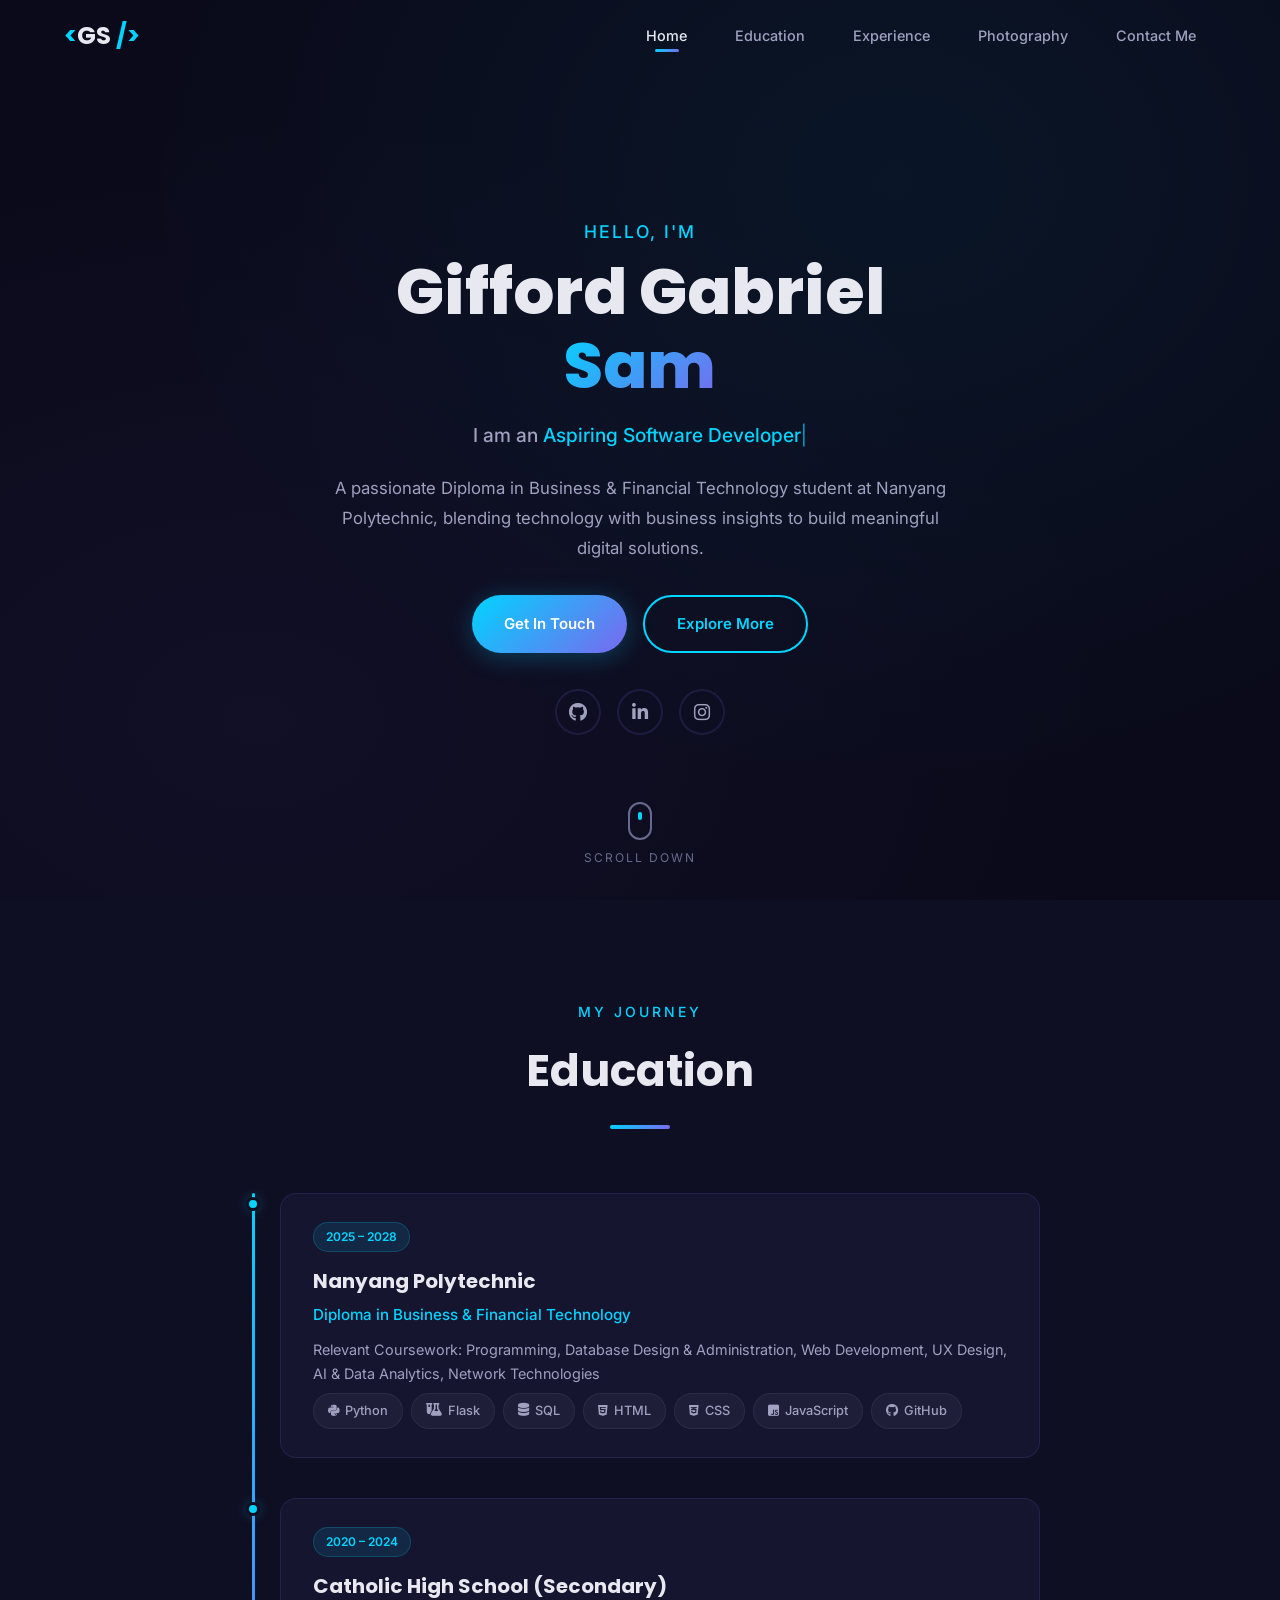
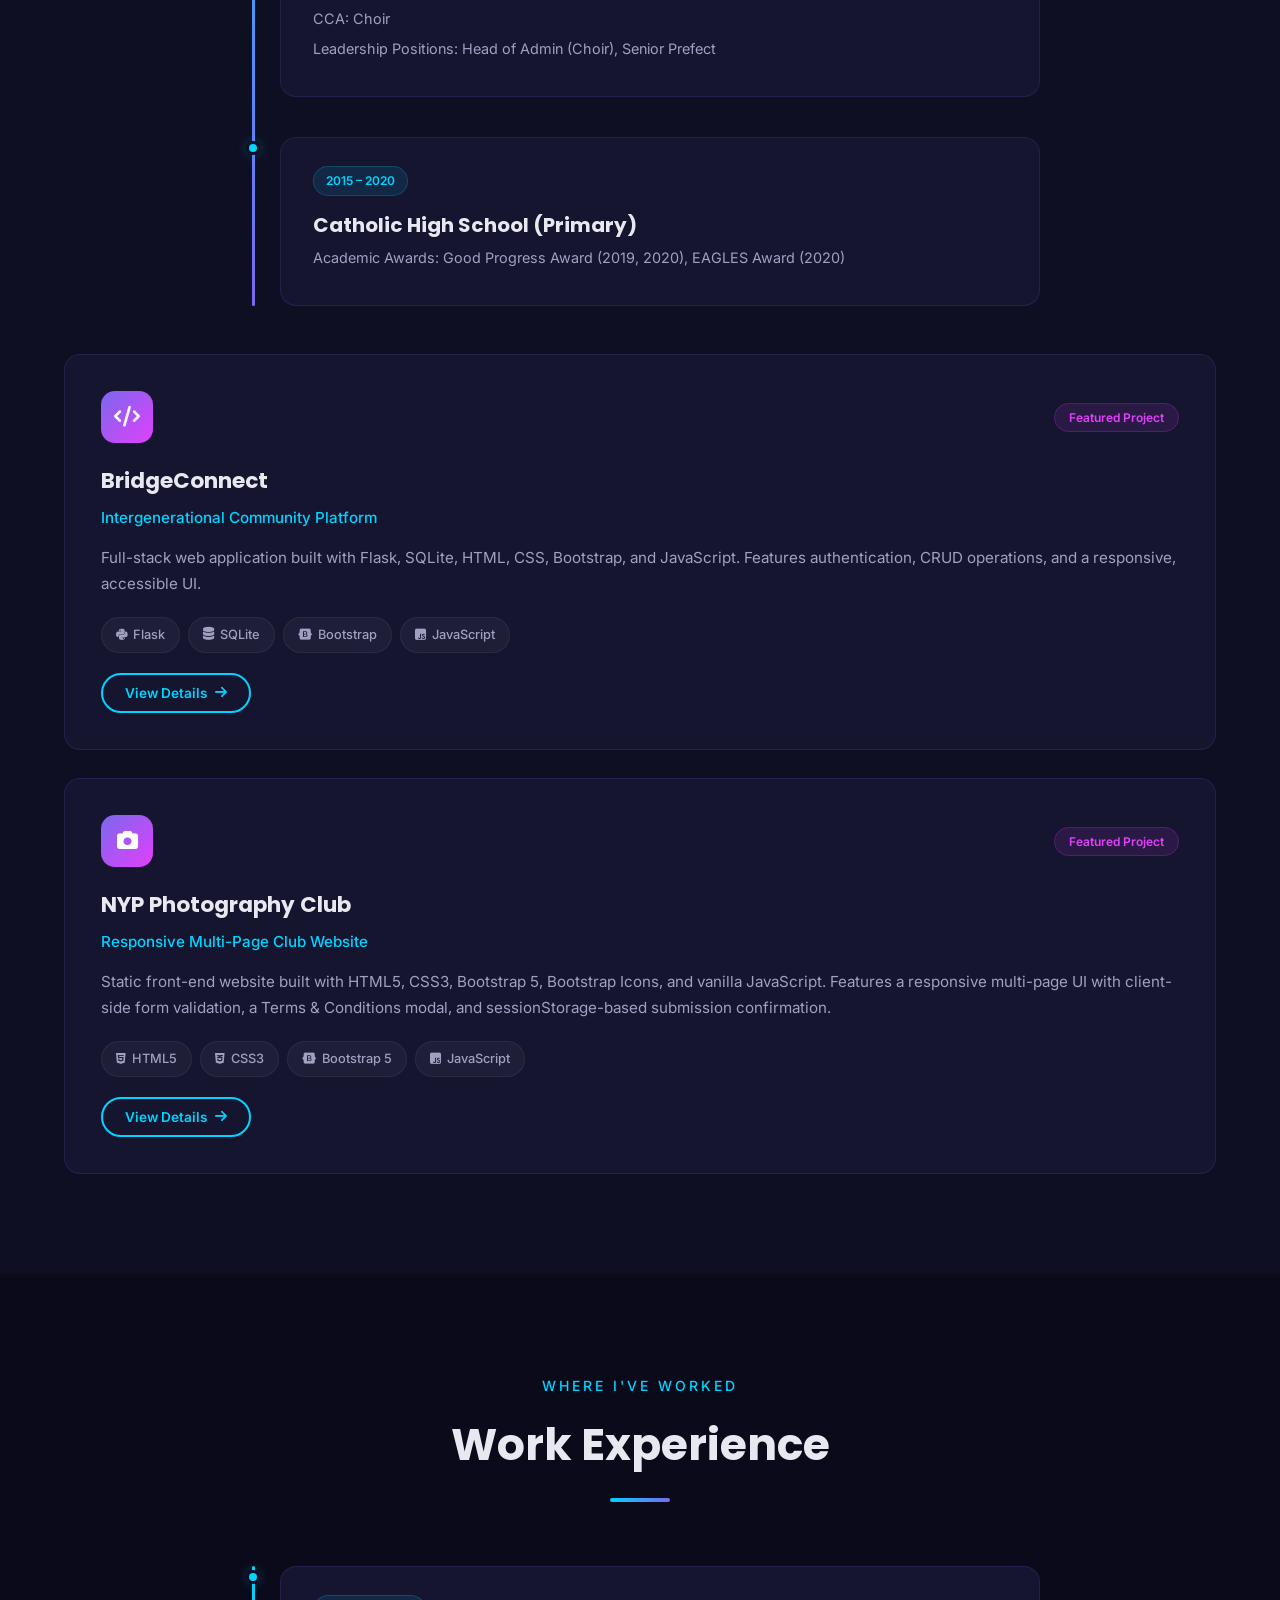
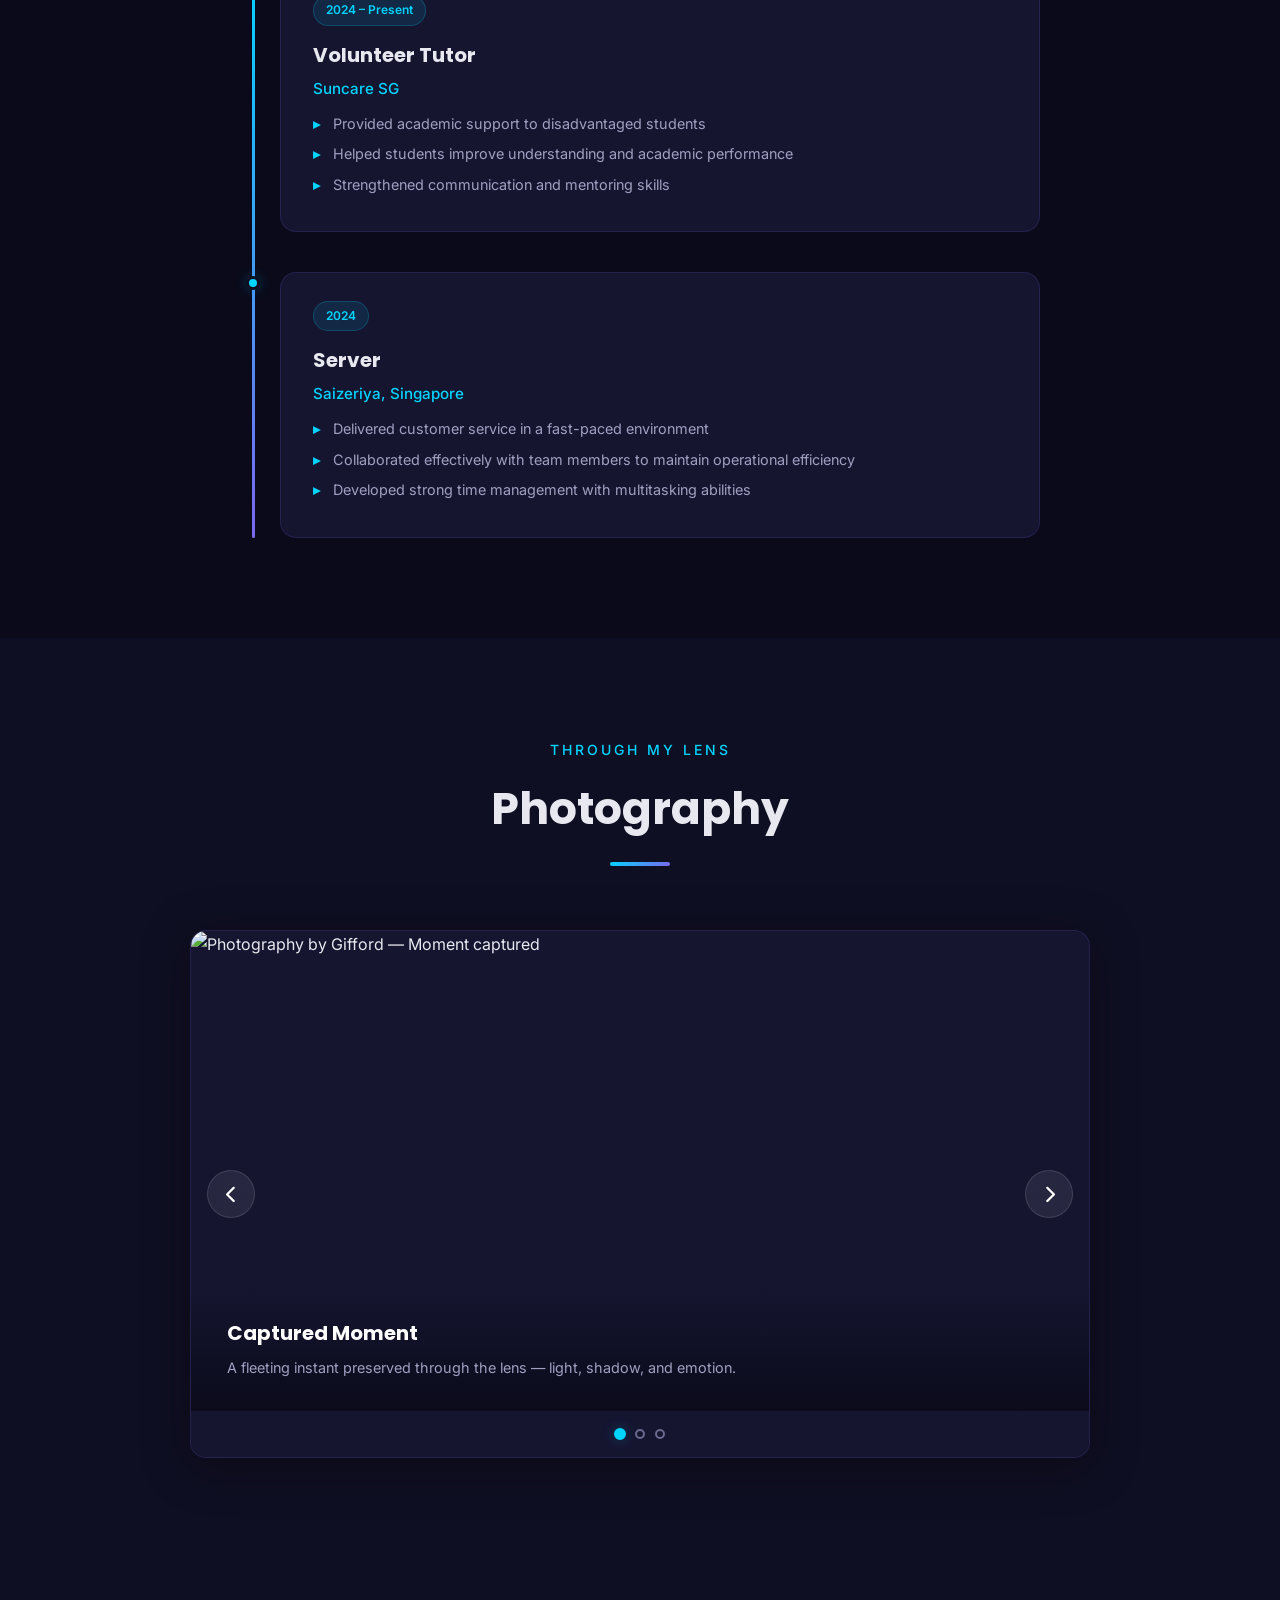
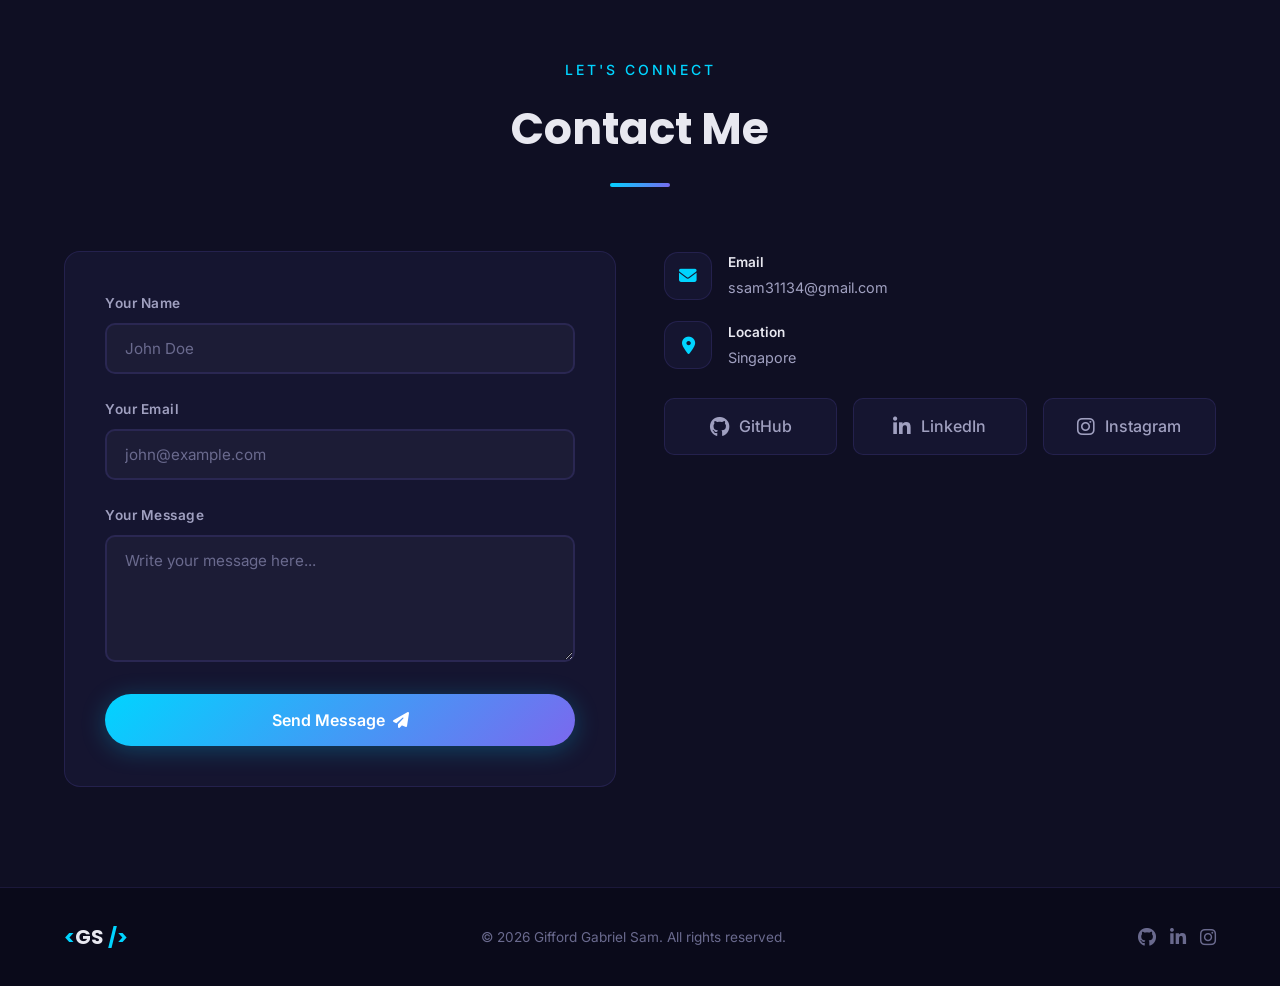
==== commit f8e981fb: "feat: add NYP Photography Club project card and detail modal" ====
--- a/index.html
+++ b/index.html
@@ -179,6 +179,40 @@
                 </div>
 
                 <button class="btn btn-outline btn-view-project" id="openProjectModal">
+                    <span>View Details</span>
+                    <i class="fas fa-arrow-right"></i>
+                </button>
+            </div>
+
+            <!-- NYP Photography Club Project Card -->
+            <div class="edu-card project-card animate-on-scroll" style="margin-top: 28px;">
+                <div class="edu-card-header">
+                    <div class="edu-icon project-icon">
+                        <i class="fas fa-camera"></i>
+                    </div>
+                    <div class="edu-period">
+                        <span class="edu-badge project-badge">Featured Project</span>
+                    </div>
+                </div>
+
+                <h3 class="edu-title">NYP Photography Club</h3>
+                <p class="edu-degree">Responsive Multi-Page Club Website</p>
+                <p class="edu-description">
+                    Static front-end website built with HTML5, CSS3, Bootstrap 5, Bootstrap Icons, and vanilla
+                    JavaScript.
+                    Features a responsive multi-page UI with client-side form validation, a Terms &amp; Conditions
+                    modal,
+                    and sessionStorage-based submission confirmation.
+                </p>
+
+                <div class="skills-container">
+                    <span class="skill-tag"><i class="fab fa-html5"></i> HTML5</span>
+                    <span class="skill-tag"><i class="fab fa-css3-alt"></i> CSS3</span>
+                    <span class="skill-tag"><i class="fab fa-bootstrap"></i> Bootstrap 5</span>
+                    <span class="skill-tag"><i class="fab fa-js-square"></i> JavaScript</span>
+                </div>
+
+                <button class="btn btn-outline btn-view-project" id="openPhotoClubModal">
                     <span>View Details</span>
                     <i class="fas fa-arrow-right"></i>
                 </button>
@@ -421,6 +455,46 @@
         </div>
     </div>
 
+    <!-- ===== NYP PHOTOGRAPHY CLUB MODAL ===== -->
+    <div class="modal-overlay" id="photoClubModal">
+        <div class="modal-content">
+            <button class="modal-close" id="closePhotoClubModal" aria-label="Close modal">
+                <i class="fas fa-times"></i>
+            </button>
+            <div class="modal-body">
+                <div class="modal-image">
+                    <img src="images/image1.png" alt="NYP Photography Club — website screenshot">
+                </div>
+                <div class="modal-info">
+                    <span class="modal-badge">Featured Project</span>
+                    <h2 class="modal-title">NYP Photography Club</h2>
+                    <p class="modal-subtitle">Responsive Multi-Page Club Website</p>
+                    <p class="modal-description">
+                        Designed and developed the <strong>Home</strong> and <strong>About Us</strong>
+                        pages for the NYP Photography Club website, with a strong emphasis on
+                        clear storytelling and intuitive user flow. The Home page features an
+                        impactful hero section, a curated "Photo of the Month" showcase, and
+                        a prominent call-to-action directing visitors toward workshops and
+                        membership sign-up.
+                    </p>
+                    <p class="modal-description">
+                        The About Us page spotlights the club's identity and recent events,
+                        while organising practical details — such as training schedules — in a
+                        clean, scannable layout. Consistent navigation and cohesive visual
+                        styling ensure a seamless experience across every page.
+                    </p>
+                    <div class="modal-tech">
+                        <span class="skill-tag"><i class="fab fa-html5"></i> HTML5</span>
+                        <span class="skill-tag"><i class="fab fa-css3-alt"></i> CSS3</span>
+                        <span class="skill-tag"><i class="fab fa-bootstrap"></i> Bootstrap 5</span>
+                        <span class="skill-tag"><i class="fas fa-icons"></i> Bootstrap Icons</span>
+                        <span class="skill-tag"><i class="fab fa-js-square"></i> JavaScript</span>
+                    </div>
+                </div>
+            </div>
+        </div>
+    </div>
+
     <!-- ===== FOOTER ===== -->
     <footer class="footer">
         <div class="container">
